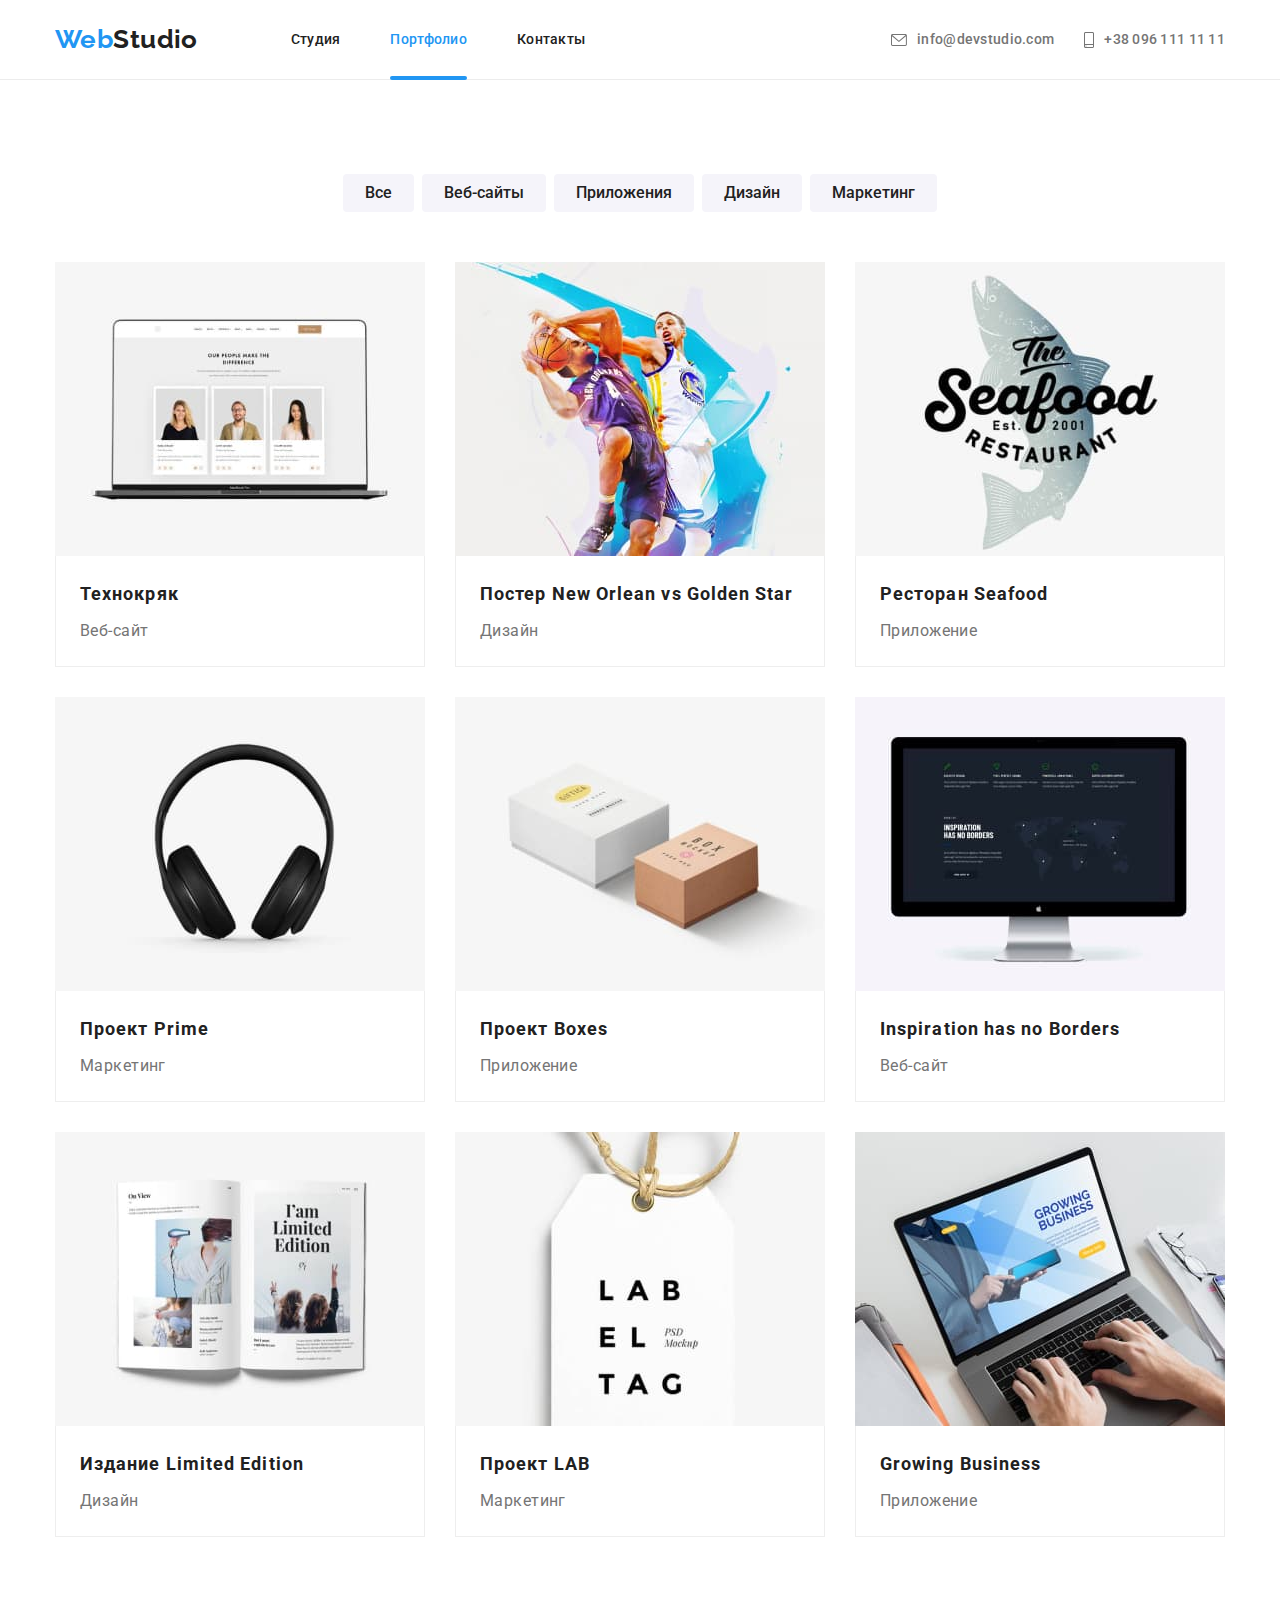
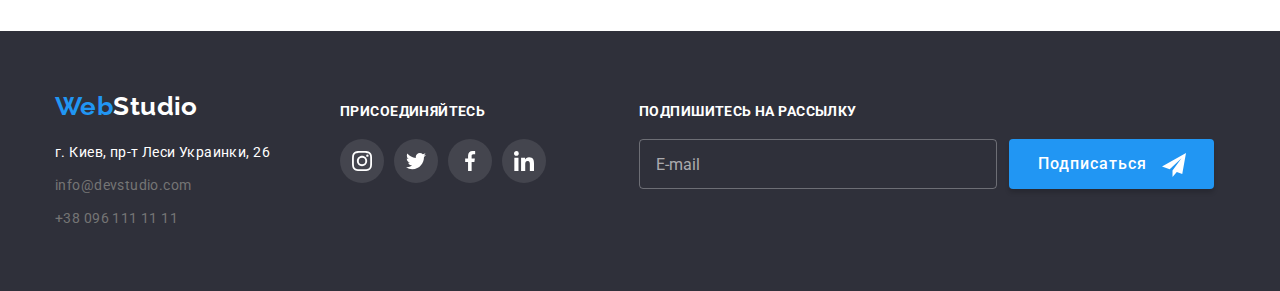
==== portfolio.html @ e6a1f150 "from hw07" ====
<!DOCTYPE html>
<html lang="en">
<head>
    <meta charset="UTF-8">
    <meta http-equiv="X-UA-Compatible" content="IE=edge">
    <meta name="viewport" content="width=device-width, initial-scale=1.0">
    <title>Web Studio - Портфолио</title>
    <link rel="stylesheet" href="https://cdnjs.cloudflare.com/ajax/libs/modern-normalize/1.0.0/modern-normalize.min.css" />
    <link rel="preconnect" href="https://fonts.gstatic.com">
    <link href="https://fonts.googleapis.com/css2?family=Raleway:wght@700&family=Roboto:wght@400;500;700;900&display=swap"
        rel="stylesheet">
    <link rel="stylesheet" href="./css/main.min.css">
</head>
<body>
    <header class="header">
        <div class="container header__container">
            <nav class="nav">
                <!--page-nav-->
                <a class="logo" href="./index.html"><span class="logo_highlight">Web</span>Studio</a>
                <ul class="list nav__list">
                    <li class="nav__item">
                        <a class="highlight-link nav__link" href="./index.html">Студия</a>
                    </li>
                    <li class="nav__item">
                        <a class="highlight-link nav__link nav__link_current" href="./portfolio.html">Портфолио</a>
                    </li>
                    <li class="nav__item">
                        <a class="highlight-link nav__link" href="">Контакты</a>
                    </li>
                </ul>
            </nav>
            <a class="highlight-link header__contact-link" href="mailto:info@devstudio.com">
                <svg class="header__contact-icon" width="16" height="12">
                    <use href="./images/icons.svg#icon-envelope"></use>
                </svg>
                <span>info@devstudio.com</span>
            </a>
            <a class="highlight-link header__contact-link" href="tel:+380961111111">
                <svg class="header__contact-icon" width="10" height="16">
                    <use href="./images/icons.svg#icon-smartphone"></use>
                </svg>
                <span>+38 096 111 11 11</span>
            </a>
        </div>
    </header>
    <main>
        <section class="section">
            <div class="container">
                <ul class="list filters">
                    <li class="filters__elem">
                        <button type="button" class="secondary-button">Все</button>
                    </li>
                    <li class="filters__elem">
                        <button type="button" class="secondary-button">Веб-сайты</button>
                    </li>
                    <li class="filters__elem">
                        <button type="button" class="secondary-button">Приложения</button>
                    </li>
                    <li class="filters__elem">
                        <button type="button" class="secondary-button">Дизайн</button>
                    </li>
                    <li class="filters__elem">
                        <button type="button" class="secondary-button">Маркетинг</button>
                    </li>
                </ul>
                <ul class="list gallery">
                    <li class="gallery__elem">
                        <a class="card" href="">
                            <div class="card__screen">
                                <img src="./images/img1.jpg" alt="Веб-сайт Технокряк" width=370>
                                <p class="card__overlay">
                                    Технокряк это современная площадка распространения коронавируса.
                                    Компании используют эту платформу для цифрового
                                    шпионажа и атак на защищённые сервера конкурентов.
                                </p>
                            </div>    
                            <div class="card__text">
                                <h3 class="card__title">Технокряк</h3>
                                <p class="card__description">Веб-сайт</p>
                            </div>
                        </a>
                    </li>
                    <li class="gallery__elem">
                        <a class="card" href="">
                            <div class="card__screen">
                                <img src="./images/img2.jpg" alt="Дизайн постера New Orlean vs Golden Star" width=370>
                                <p class="card__overlay">
                                   Технокряк это современная площадка распространения коронавируса.
                                   Компании используют эту платформу для цифрового
                                   шпионажа и атак на защищённые сервера конкурентов.
                                </p>
                            </div>
                            <div class="card__text">
                                <h3 class="card__title">Постер New Orlean vs Golden Star</h3>
                                <p class="card__description">Дизайн</p>
                            </div>
                        </a>
                    </li>
                    <li class="gallery__elem">
                        <a class="card" href="">
                            <div class="card__screen">
                                <img src="./images/img3.jpg" alt="Приложение Ресторан Seafood" width=370>
                                <p class="card__overlay">
                                   Технокряк это современная площадка распространения коронавируса.
                                   Компании используют эту платформу для цифрового
                                   шпионажа и атак на защищённые сервера конкурентов.
                                </p>
                            </div>
                            <div class="card__text">
                                <h3 class="card__title">Ресторан Seafood</h3>
                                <p class="card__description">Приложение</p>
                            </div>
                        </a>
                    </li>
                    <li class="gallery__elem">
                        <a class="card" href="">
                            <div class="card__screen">
                                <img src="./images/img4.jpg" alt="Маркетинг проекта Prime" width=370>
                                <p class="card__overlay">
                                   Технокряк это современная площадка распространения коронавируса.
                                   Компании используют эту платформу для цифрового
                                   шпионажа и атак на защищённые сервера конкурентов.
                                </p>
                            </div>
                            <div class="card__text">
                                <h3 class="card__title">Проект Prime</h3>
                                <p class="card__description">Маркетинг</p>
                            </div>
                        </a>
                    </li>
                    <li class="gallery__elem">
                        <a class="card" href="">
                            <div class="card__screen">
                                <img src="./images/img5.jpg" alt="Приложение Проект Boxes" width=370>
                                <p class="card__overlay">
                                   Технокряк это современная площадка распространения коронавируса.
                                   Компании используют эту платформу для цифрового
                                   шпионажа и атак на защищённые сервера конкурентов.
                                </p>
                            </div>
                            <div class="card__text">
                                <h3 class="card__title">Проект Boxes</h3>
                                <p class="card__description">Приложение</p>
                            </div>
                        </a>
                    </li>
                    <li class="gallery__elem">
                        <a class="card" href="">
                            <div class="card__screen">
                                <img src="./images/img6.jpg" alt="Веб-сайт Inspiration has no Borders" width=370>
                                <p class="card__overlay">
                                   Технокряк это современная площадка распространения коронавируса.
                                   Компании используют эту платформу для цифрового
                                   шпионажа и атак на защищённые сервера конкурентов.
                                </p>
                            </div>
                            <div class="card__text">
                                <h3 class="card__title">Inspiration has no Borders</h3>
                                <p class="card__description">Веб-сайт</p>
                            </div>
                        </a>
                    </li>
                    <li class="gallery__elem">
                        <a class="card" href="">
                            <div class="card__screen">
                                <img src="./images/img7.jpg" alt="Дизайн издания Limited Edition" width=370>
                                <p class="card__overlay">
                                   Технокряк это современная площадка распространения коронавируса.
                                   Компании используют эту платформу для цифрового
                                   шпионажа и атак на защищённые сервера конкурентов.
                                </p>
                            </div>
                            <div class="card__text">
                                <h3 class="card__title">Издание Limited Edition</h3>
                                <p class="card__description">Дизайн</p>
                            </div>
                        </a>
                    </li>
                    <li class="gallery__elem">
                        <a class="card" href="">
                            <div class="card__screen">
                                <img src="./images/img8.jpg" alt="Маркетинг проекта LAB" width=370>
                                <p class="card__overlay">
                                   Технокряк это современная площадка распространения коронавируса.
                                   Компании используют эту платформу для цифрового
                                   шпионажа и атак на защищённые сервера конкурентов.
                                </p>
                            </div>
                            <div class="card__text">
                                <h3 class="card__title">Проект LAB</h3>
                                <p class="card__description">Маркетинг</p>
                            </div>
                        </a>
                    </li>
                    <li class="gallery__elem">
                        <a class="card" href="">
                            <div class="card__screen">
                                <img src="./images/img9.jpg" alt="Приложение Growing Business" width=370>
                                <p class="card__overlay">
                                   Технокряк это современная площадка распространения коронавируса.
                                   Компании используют эту платформу для цифрового
                                   шпионажа и атак на защищённые сервера конкурентов.
                                </p>
                            </div>
                            <div class="card__text">
                                <h3 class="card__title">Growing Business</h3>
                                <p class="card__description">Приложение</p>
                            </div>
                        </a>
                    </li>
                </ul>
            </div>
        </section>
    </main>
    <footer class="footer">
        <div class="container footer__container">
            <div>
                <a class="logo footer__logo" href="./index.html">
                    <span class="logo_highlight">Web</span>Studio
                </a>
                <address class="footer__address">
                    <p class="footer__contact">г. Киев, пр-т Леси Украинки, 26</p>
                    <p class="footer__contact">
                        <a class="highlight-link footer__contact-link" href="mailto:info@devstudio.com">info@devstudio.com</a>
                    </p>
                    <p class="footer__contact">
                        <a class="highlight-link footer__contact-link" href="tel:+380961111111">+38 096 111 11 11</a>
                    </p>
                </address>
            </div>
            <div class="footer__social">
                <h2 class="footer__header">Присоединяйтесь</h2>
                <ul class="list social-links">
                    <li class="social-links__item">
                        <a href="" class="social-links__link social-links__link_dark">
                            <svg class="social-links__icon">
                                <use href="./images/icons.svg#icon-instagram"></use>
                            </svg>
                        </a>
                    </li>
                    <li class="social-links__item">
                        <a href="" class="social-links__link social-links__link_dark">
                            <svg class="social-links__icon">
                                <use href="./images/icons.svg#icon-twitter"></use>
                            </svg>
                        </a>
                    </li>
                    <li class="social-links__item">
                        <a href="" class="social-links__link social-links__link_dark">
                            <svg class="social-links__icon">
                                <use href="./images/icons.svg#icon-facebook"></use>
                            </svg>
                        </a>
                    </li>
                    <li class="social-links__item">
                        <a href="" class="social-links__link social-links__link_dark">
                            <svg class="social-links__icon">
                                <use href="./images/icons.svg#icon-linkedin"></use>
                            </svg>
                        </a>
                    </li>
                </ul>
            </div>
            <div class="footer__subscription">
                <h2 class="footer__header">Подпишитесь на рассылку</h2>
                <form action="#" name="subscribe" class="subscribe">
                    <input type="email" name="e-mail" placeholder="E-mail" required class="subscribe-input">
                    <button type="submit" class="button subscribe__button">Подписаться
                        <svg class="subscribe__icon">
                            <use href="./images/icons.svg#icon-send"></use>
                        </svg>
                    </button>
                </form>
            </div>
        </div>
    </footer>
</body>
</html>
---- css/main.min.css ----
h1,h2,h3,h4,h5,h6,p{margin-top:0;margin-bottom:0}img{display:block}.visually-hidden{position:absolute !important;clip:rect(1px 1px 1px 1px);clip:rect(1px, 1px, 1px, 1px);padding:0 !important;border:0 !important;height:1px !important;width:1px !important;overflow:hidden}body{font-family:"Roboto", sans-serif;font-size:14px;line-height:1.172;letter-spacing:0.03em;color:#212121;background:#e5e5e5}.container{width:1200px;margin-left:auto;margin-right:auto;padding-left:15px;padding-right:15px}.list{display:flex;list-style:none;padding-left:0;margin-top:0;margin-bottom:0}.list_spaced{justify-content:space-between}.header__container,.footer__container,.subscribe{display:flex}.header,.nav,.header__contact-link,.agreement,.agreement__label{display:flex;align-items:center}.section{background-color:#fff;padding-top:94px;padding-bottom:94px}.section_no-bottom{padding-bottom:0}.section_gray{background-color:#f5f4fa}.std-title{font-size:36px;line-height:1.167;text-align:center;margin:0 0 50px 0}.highlight-link{text-decoration:none;transition:color 250ms cubic-bezier(0.4, 0, 0.2, 1)}.highlight-link:hover,.highlight-link:focus{color:#2196f3}.button,.secondary-button{font-family:"Roboto", sans-serif;font-weight:500;font-size:16px;border:none;border-radius:4px}.button{display:block;margin-left:auto;margin-right:auto;line-height:1.875em;padding:10px 32px;box-shadow:0px 4px 4px rgba(0,0,0,0.15);letter-spacing:0.06em;transition-property:color,background-color;transition-duration:250ms;transition-timing-function:cubic-bezier(0.4, 0, 0.2, 1)}.secondary-button{line-height:1.625em;padding:6px 22px;transition-property:color,background-color,box-shadow;transition-duration:250ms;transition-timing-function:cubic-bezier(0.4, 0, 0.2, 1)}.button,.secondary-button:hover,.secondary-button:focus{color:#fff;background-color:#2196f3}.button:hover,.button:focus,.secondary-button{color:#212121;background-color:#f5f4fa}.secondary-button:hover,.secondary-button:focus{box-shadow:0px 3px 1px rgba(0,0,0,0.1),0px 1px 2px rgba(0,0,0,0.08),0px 2px 2px rgba(0,0,0,0.12)}.logo{display:block;font-family:"Raleway", sans-serif;font-weight:700;font-size:26px;text-decoration:none;color:#212121}.logo_highlight{color:#2196f3}.header{background-color:#fff;height:80px;border:1px #ececec;border-style:none none solid none}.nav__list{margin-left:93px}.nav__item:not(:first-child){margin-left:50px}.nav__link{font-weight:500;letter-spacing:0.02em;color:#212121}.nav__link_current{position:relative;color:#2196f3;display:block}.nav__link_current::after{position:absolute;bottom:-32px;display:block;content:"";background-color:#2196f3;width:100%;height:4px;border-radius:2px}.header__contact-icon{display:block;margin-right:10px;fill:currentColor}.header__contact-link{font-weight:500;letter-spacing:0.02em;color:#757575;margin-left:auto}.header__contact-link+.header__contact-link{margin-left:30px}.social-links{justify-content:center}.social-links__item:not(:first-child){margin-left:10px}.social-links__link{display:block;padding:12px;border-radius:50%;fill:#afb1b8;transition-property:background-color,fill;transition-duration:250ms;transition-timing-function:cubic-bezier(0.4, 0, 0.2, 1)}.social-links__link:hover,.social-links__link:focus{background-color:#2196f3;fill:#fff}.social-links__icon{display:block;width:20px;height:20px}.social-links__link_dark{background:rgba(255,255,255,0.1);fill:#fff}.hero{background-image:linear-gradient(rgba(47,48,58,0.4), rgba(47,48,58,0.4)),url("../images/background.jpg");background-position-x:center;background-repeat:no-repeat;background-size:cover;background-color:#c4c4c4;text-align:center;padding-top:200px;padding-bottom:200px;max-width:1600px;margin-left:auto;margin-right:auto}.hero__motto{font-size:44px;font-weight:900;color:#fff;line-height:1.36em;letter-spacing:0.06em;text-transform:uppercase;margin-left:auto;margin-right:auto;margin-bottom:30px;max-width:696px}.quality{width:270px}.quality__icon{display:flex;align-items:center;justify-content:center;height:120px;margin-bottom:30px;background-color:#f5f4fa;border-radius:4px;text-align:center}.quality__name{font-size:14px;font-weight:700;line-height:1.167;text-transform:uppercase;margin-bottom:10px}.quality__explanation{color:#757575;line-height:1.714em}.what-we-do{position:relative}.what-we-do__text{position:absolute;bottom:0;left:0;right:0;height:70px;display:flex;justify-content:center;align-items:center;font-size:14px;line-height:1.143;text-align:center;letter-spacing:0.03em;color:#fff;background-color:rgba(47,48,58,0.8);text-transform:uppercase}.team-member{background-color:#fff;padding-bottom:30px;box-shadow:0px 1px 3px rgba(0,0,0,0.12),0px 1px 1px rgba(0,0,0,0.14),0px 2px 1px rgba(0,0,0,0.2);border-radius:0px 0px 4px 4px;text-align:center}.team-member__name{font-size:16px;margin-top:30px}.team-member__job{font-size:16px;color:#757575;margin-top:10px;margin-bottom:16px}.client-link{display:flex;align-items:center;justify-content:center;width:170px;height:92px;border:1px solid #afb1b8;border-radius:4px;fill:#afb1b8;transition-property:border-color,fill;transition-duration:250ms;transition-timing-function:cubic-bezier(0.4, 0, 0.2, 1)}.client-link:hover,.client-link:focus{border-color:#2196f3;fill:#2196f3}.client-link__icon{width:106px;height:60px}.filters{justify-content:center;margin-bottom:20px}.filters__elem{display:block;margin:0}.filters__elem+.filters__elem{margin-left:8px}.gallery{flex-wrap:wrap}.gallery__elem{margin-top:30px}.gallery__elem:not(:nth-child(3n)){margin-right:30px}.card{display:block;color:unset;text-decoration:none;transition:box-shadow 250ms cubic-bezier(0.4, 0, 0.2, 1)}.card:hover,.card:focus{box-shadow:0px 1px 1px rgba(0,0,0,0.12),0px 4px 4px rgba(0,0,0,0.06),1px 4px 6px rgba(0,0,0,0.16)}.card__screen{position:relative;overflow:hidden}.card__overlay{position:absolute;top:0;left:0;right:0;height:100%;display:flex;align-items:center;padding-left:24px;padding-right:24px;font-size:18px;line-height:1.556;letter-spacing:0.03em;color:#fff;background-color:rgba(33,150,243,0.9);transform:translateY(100%);transition:transform 250ms cubic-bezier(0.4, 0, 0.2, 1)}.card:hover .card__overlay,.card:focus .card__overlay{transform:translateY(0)}.card__text{padding:20px 24px;border:1px solid #eeeeee;border-top:none}.card__title{font-size:18px;line-height:2em;letter-spacing:0.06em;margin-bottom:4px}.card__description{font-size:16px;line-height:1.875em;color:#757575}.footer{background-color:#2f303a;padding-top:60px;padding-bottom:60px}.footer__logo{color:#fff;margin-bottom:20px}.footer__address{font-style:normal}.footer__contact{color:#fff;margin-top:9px;line-height:1.714}.footer__contact-link{color:#757575}.footer__header{color:#fff;font-size:14px;font-weight:700;line-height:1.17;text-transform:uppercase;margin-top:12px;margin-bottom:20px}.footer__social{margin-left:70px}.footer__subscription{margin-left:93px}.subscribe-input{width:358px;height:50px;margin-right:12px;padding-left:16px;background:none;font-size:16px;line-height:1.25;color:#fff;border:1px solid rgba(255,255,255,0.3);border-radius:4px}.subscribe-input::placeholder{color:rgba(255,255,255,0.6)}.subscribe__icon{width:24px;height:24px;display:inline-block;vertical-align:middle;margin-left:10px;fill:#fff;transition:fill 250ms cubic-bezier(0.4, 0, 0.2, 1)}.subscribe__button:hover .subscribe__icon,.subscribe__button:focus .subscribe__icon{fill:#212121}.subscribe__button{padding-left:29px;padding-right:28px}.modal-overlay{position:fixed;top:0;bottom:0;left:0;right:0;background-color:rgba(0,0,0,0.2);opacity:1;transition:opacity 250ms cubic-bezier(0.4, 0, 0.2, 1)}.is-hidden{visibility:hidden;opacity:0;pointer-events:none}.modal-window{position:absolute;width:528px;height:581px;left:50%;top:50%;transform:translate(-50%, -50%);padding:40px 39px 40px 41px;background-color:#fff;box-shadow:0px 1px 3px rgba(0,0,0,0.12),0px 1px 1px rgba(0,0,0,0.14),0px 2px 1px rgba(0,0,0,0.2);border-radius:4px;transition:transform 250ms cubic-bezier(0.4, 0, 0.2, 1)}.is-hidden .modal-window{transform:translate(-50%, -50%) scale(0.5)}.close-button{position:absolute;right:8px;top:8px;width:30px;height:30px;padding:0;display:flex;align-items:center;justify-content:center;background:none;border:1px solid rgba(0,0,0,0.1);border-radius:50%;box-shadow:none;transition:fill 250ms cubic-bezier(0.4, 0, 0.2, 1)}.close-button:hover,.close-button:focus{fill:#2196f3}.modal-title{font-size:20px;line-height:1.15;text-align:center;letter-spacing:0.03em;color:#212121;margin-bottom:12px}.form-label{display:block;margin-bottom:10px;font-size:12px;line-height:1.167;letter-spacing:0.01em;color:#757575}.modal-text-box{position:relative;display:block;margin-top:4px}.modal-text-box__field{width:100%;height:40px;padding-left:42px;border:1px solid rgba(33,33,33,0.2);border-radius:4px;transition:border-color 250ms cubic-bezier(0.4, 0, 0.2, 1)}.modal-text-box__field:focus{outline:none;border-color:#2196f3}.modal-text-box__icon{position:absolute;top:50%;transform:translateY(-50%);left:12px;width:18px;height:18px;fill:#212121;transition:fill 250ms cubic-bezier(0.4, 0, 0.2, 1)}.modal-text-box:focus+.modal-text-box__icon{fill:#2196f3}.textarea-comment{width:100%;height:120px;margin-top:4px;padding:12px 16px;resize:none;border:1px solid rgba(33,33,33,0.2);border-radius:4px;transition:border-color 250ms cubic-bezier(0.4, 0, 0.2, 1)}.textarea-comment::placeholder{color:rgba(117,117,117,0.5)}.textarea-comment:focus{outline:none;border-color:#2196f3}.agreement{margin-top:20px;margin-bottom:30px;line-height:1.714;color:#757575;margin-left:13px}.agreement__link{color:#2196f3;text-decoration:underline;text-decoration-skip-ink:none}.custom-checkbox{display:inline-block;width:16px;height:15px;padding:2px 0.5px;margin-right:7px;fill:#fff;border:2px solid #212121;border-radius:2px}.checkbox:focus+.custom-checkbox,.checkbox:checked+.custom-checkbox{border-color:#2196f3}.checkbox:checked+.custom-checkbox{background-color:#2196f3}.modal-form__button{padding-left:56px;padding-right:56px}
/*# sourceMappingURL=main.min.css.map */
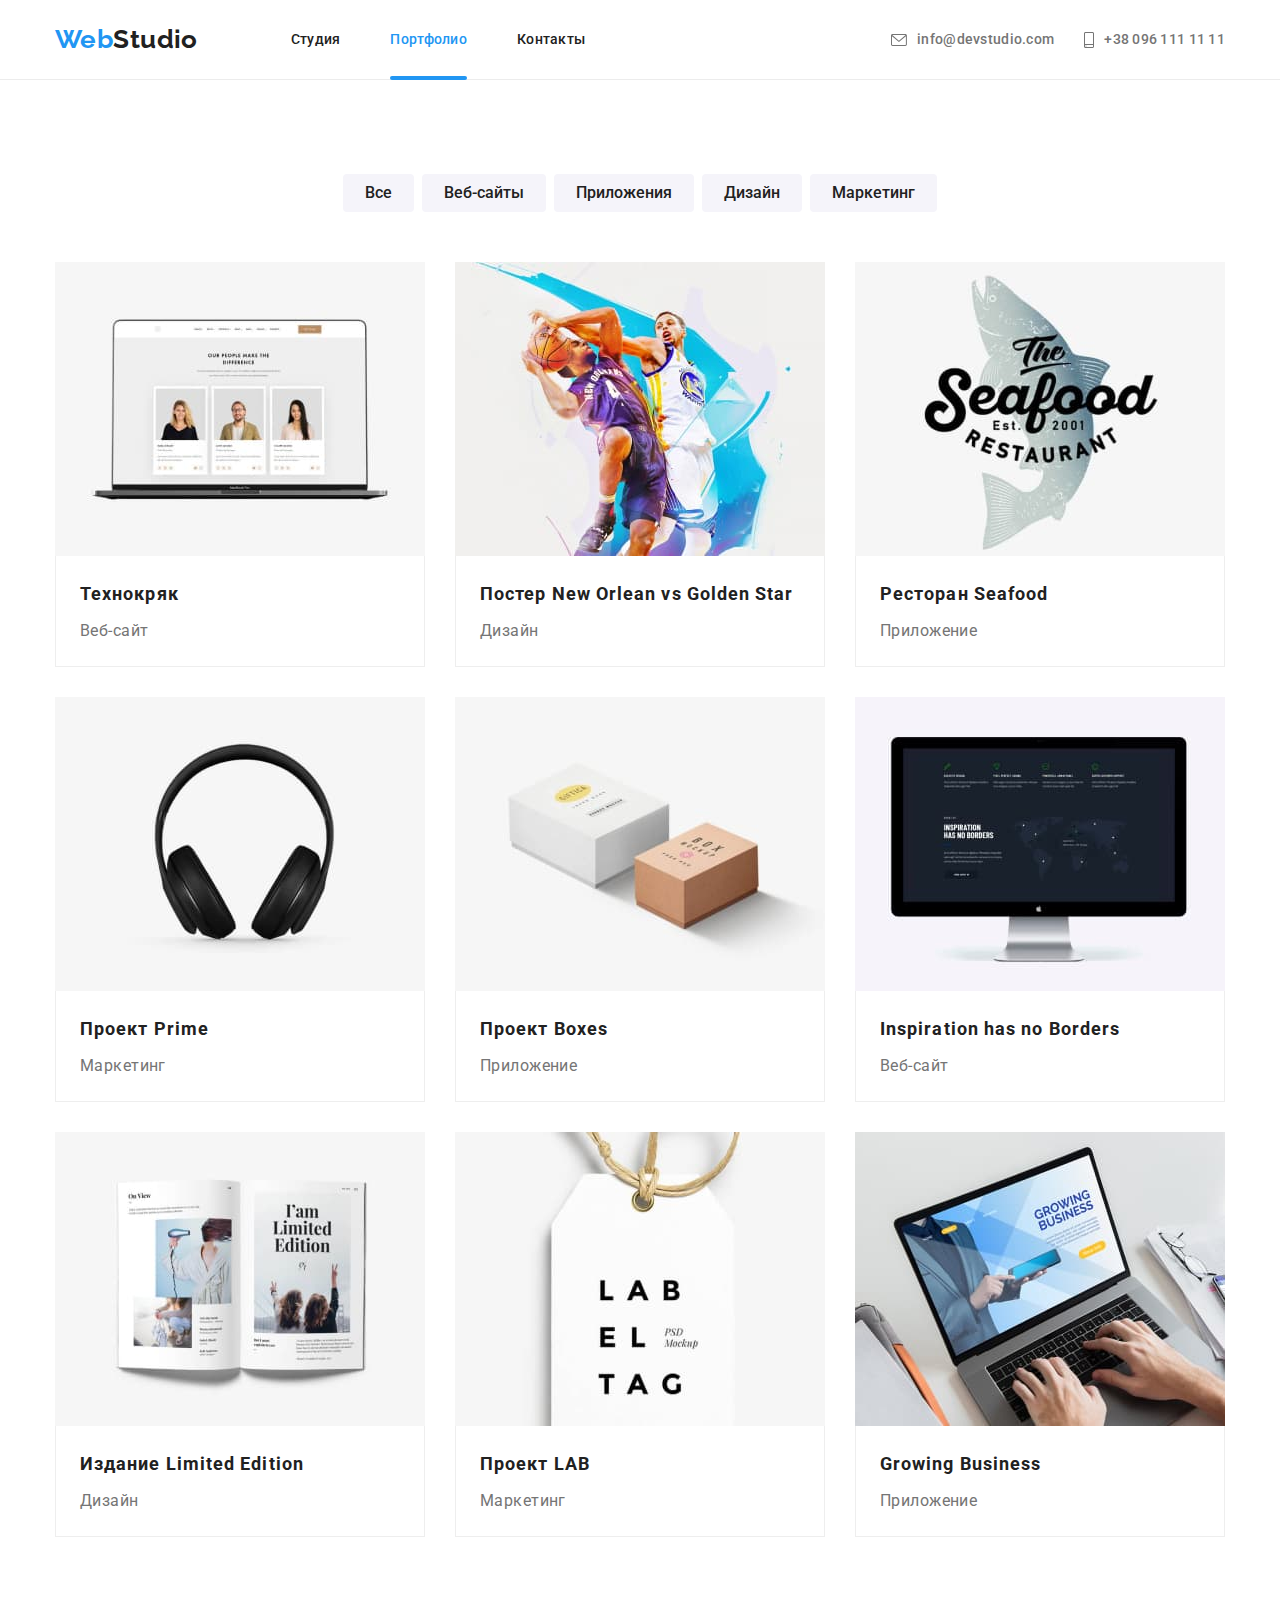
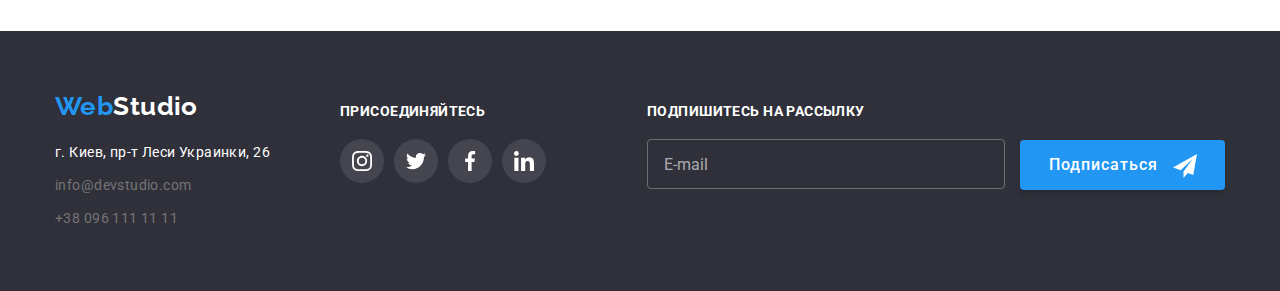
==== commit b5387bba: "except header and images" ====
--- a/portfolio.html
+++ b/portfolio.html
@@ -44,7 +44,7 @@
         </div>
     </header>
     <main>
-        <section class="section">
+        <section class="section section_full-bottom">
             <div class="container">
                 <ul class="list filters">
                     <li class="filters__elem">
@@ -63,11 +63,11 @@
                         <button type="button" class="secondary-button">Маркетинг</button>
                     </li>
                 </ul>
-                <ul class="list gallery">
-                    <li class="gallery__elem">
-                        <a class="card" href="">
-                            <div class="card__screen">
-                                <img src="./images/img1.jpg" alt="Веб-сайт Технокряк" width=370>
+                <ul class="list list_spaced"> <!--gallery-->
+                    <li class="gallery__elem">
+                        <a class="card" href="">
+                            <div class="card__screen">
+                                <img src="./images/img1.jpg" alt="Веб-сайт Технокряк"><!-- width=370 -->
                                 <p class="card__overlay">
                                     Технокряк это современная площадка распространения коронавируса.
                                     Компании используют эту платформу для цифрового
@@ -83,7 +83,7 @@
                     <li class="gallery__elem">
                         <a class="card" href="">
                             <div class="card__screen">
-                                <img src="./images/img2.jpg" alt="Дизайн постера New Orlean vs Golden Star" width=370>
+                                <img src="./images/img2.jpg" alt="Дизайн постера New Orlean vs Golden Star"><!-- width=370 -->
                                 <p class="card__overlay">
                                    Технокряк это современная площадка распространения коронавируса.
                                    Компании используют эту платформу для цифрового
@@ -99,7 +99,7 @@
                     <li class="gallery__elem">
                         <a class="card" href="">
                             <div class="card__screen">
-                                <img src="./images/img3.jpg" alt="Приложение Ресторан Seafood" width=370>
+                                <img src="./images/img3.jpg" alt="Приложение Ресторан Seafood"><!-- width=370 -->
                                 <p class="card__overlay">
                                    Технокряк это современная площадка распространения коронавируса.
                                    Компании используют эту платформу для цифрового
@@ -115,7 +115,7 @@
                     <li class="gallery__elem">
                         <a class="card" href="">
                             <div class="card__screen">
-                                <img src="./images/img4.jpg" alt="Маркетинг проекта Prime" width=370>
+                                <img src="./images/img4.jpg" alt="Маркетинг проекта Prime"><!-- width=370 -->
                                 <p class="card__overlay">
                                    Технокряк это современная площадка распространения коронавируса.
                                    Компании используют эту платформу для цифрового
@@ -131,7 +131,7 @@
                     <li class="gallery__elem">
                         <a class="card" href="">
                             <div class="card__screen">
-                                <img src="./images/img5.jpg" alt="Приложение Проект Boxes" width=370>
+                                <img src="./images/img5.jpg" alt="Приложение Проект Boxes"><!-- width=370 -->
                                 <p class="card__overlay">
                                    Технокряк это современная площадка распространения коронавируса.
                                    Компании используют эту платформу для цифрового
@@ -147,7 +147,7 @@
                     <li class="gallery__elem">
                         <a class="card" href="">
                             <div class="card__screen">
-                                <img src="./images/img6.jpg" alt="Веб-сайт Inspiration has no Borders" width=370>
+                                <img src="./images/img6.jpg" alt="Веб-сайт Inspiration has no Borders"><!-- width=370 -->
                                 <p class="card__overlay">
                                    Технокряк это современная площадка распространения коронавируса.
                                    Компании используют эту платформу для цифрового
@@ -163,7 +163,7 @@
                     <li class="gallery__elem">
                         <a class="card" href="">
                             <div class="card__screen">
-                                <img src="./images/img7.jpg" alt="Дизайн издания Limited Edition" width=370>
+                                <img src="./images/img7.jpg" alt="Дизайн издания Limited Edition"><!-- width=370 -->
                                 <p class="card__overlay">
                                    Технокряк это современная площадка распространения коронавируса.
                                    Компании используют эту платформу для цифрового
@@ -179,7 +179,7 @@
                     <li class="gallery__elem">
                         <a class="card" href="">
                             <div class="card__screen">
-                                <img src="./images/img8.jpg" alt="Маркетинг проекта LAB" width=370>
+                                <img src="./images/img8.jpg" alt="Маркетинг проекта LAB"><!-- width=370 -->
                                 <p class="card__overlay">
                                    Технокряк это современная площадка распространения коронавируса.
                                    Компании используют эту платформу для цифрового
@@ -195,7 +195,7 @@
                     <li class="gallery__elem">
                         <a class="card" href="">
                             <div class="card__screen">
-                                <img src="./images/img9.jpg" alt="Приложение Growing Business" width=370>
+                                <img src="./images/img9.jpg" alt="Приложение Growing Business"><!-- width=370 -->
                                 <p class="card__overlay">
                                    Технокряк это современная площадка распространения коронавируса.
                                    Компании используют эту платформу для цифрового
@@ -229,7 +229,7 @@
                 </address>
             </div>
             <div class="footer__social">
-                <h2 class="footer__header">Присоединяйтесь</h2>
+                <h2 class="footer__title">Присоединяйтесь</h2>
                 <ul class="list social-links">
                     <li class="social-links__item">
                         <a href="" class="social-links__link social-links__link_dark">
@@ -262,9 +262,9 @@
                 </ul>
             </div>
             <div class="footer__subscription">
-                <h2 class="footer__header">Подпишитесь на рассылку</h2>
+                <h2 class="footer__title">Подпишитесь на рассылку</h2>
                 <form action="#" name="subscribe" class="subscribe">
-                    <input type="email" name="e-mail" placeholder="E-mail" required class="subscribe-input">
+                    <input type="email" name="e-mail" placeholder="E-mail" required class="subscribe__input">
                     <button type="submit" class="button subscribe__button">Подписаться
                         <svg class="subscribe__icon">
                             <use href="./images/icons.svg#icon-send"></use>
--- a/css/main.min.css
+++ b/css/main.min.css
@@ -1,2 +1,2 @@
-h1,h2,h3,h4,h5,h6,p{margin-top:0;margin-bottom:0}img{display:block}.visually-hidden{position:absolute !important;clip:rect(1px 1px 1px 1px);clip:rect(1px, 1px, 1px, 1px);padding:0 !important;border:0 !important;height:1px !important;width:1px !important;overflow:hidden}body{font-family:"Roboto", sans-serif;font-size:14px;line-height:1.172;letter-spacing:0.03em;color:#212121;background:#e5e5e5}.container{width:1200px;margin-left:auto;margin-right:auto;padding-left:15px;padding-right:15px}.list{display:flex;list-style:none;padding-left:0;margin-top:0;margin-bottom:0}.list_spaced{justify-content:space-between}.header__container,.footer__container,.subscribe{display:flex}.header,.nav,.header__contact-link,.agreement,.agreement__label{display:flex;align-items:center}.section{background-color:#fff;padding-top:94px;padding-bottom:94px}.section_no-bottom{padding-bottom:0}.section_gray{background-color:#f5f4fa}.std-title{font-size:36px;line-height:1.167;text-align:center;margin:0 0 50px 0}.highlight-link{text-decoration:none;transition:color 250ms cubic-bezier(0.4, 0, 0.2, 1)}.highlight-link:hover,.highlight-link:focus{color:#2196f3}.button,.secondary-button{font-family:"Roboto", sans-serif;font-weight:500;font-size:16px;border:none;border-radius:4px}.button{display:block;margin-left:auto;margin-right:auto;line-height:1.875em;padding:10px 32px;box-shadow:0px 4px 4px rgba(0,0,0,0.15);letter-spacing:0.06em;transition-property:color,background-color;transition-duration:250ms;transition-timing-function:cubic-bezier(0.4, 0, 0.2, 1)}.secondary-button{line-height:1.625em;padding:6px 22px;transition-property:color,background-color,box-shadow;transition-duration:250ms;transition-timing-function:cubic-bezier(0.4, 0, 0.2, 1)}.button,.secondary-button:hover,.secondary-button:focus{color:#fff;background-color:#2196f3}.button:hover,.button:focus,.secondary-button{color:#212121;background-color:#f5f4fa}.secondary-button:hover,.secondary-button:focus{box-shadow:0px 3px 1px rgba(0,0,0,0.1),0px 1px 2px rgba(0,0,0,0.08),0px 2px 2px rgba(0,0,0,0.12)}.logo{display:block;font-family:"Raleway", sans-serif;font-weight:700;font-size:26px;text-decoration:none;color:#212121}.logo_highlight{color:#2196f3}.header{background-color:#fff;height:80px;border:1px #ececec;border-style:none none solid none}.nav__list{margin-left:93px}.nav__item:not(:first-child){margin-left:50px}.nav__link{font-weight:500;letter-spacing:0.02em;color:#212121}.nav__link_current{position:relative;color:#2196f3;display:block}.nav__link_current::after{position:absolute;bottom:-32px;display:block;content:"";background-color:#2196f3;width:100%;height:4px;border-radius:2px}.header__contact-icon{display:block;margin-right:10px;fill:currentColor}.header__contact-link{font-weight:500;letter-spacing:0.02em;color:#757575;margin-left:auto}.header__contact-link+.header__contact-link{margin-left:30px}.social-links{justify-content:center}.social-links__item:not(:first-child){margin-left:10px}.social-links__link{display:block;padding:12px;border-radius:50%;fill:#afb1b8;transition-property:background-color,fill;transition-duration:250ms;transition-timing-function:cubic-bezier(0.4, 0, 0.2, 1)}.social-links__link:hover,.social-links__link:focus{background-color:#2196f3;fill:#fff}.social-links__icon{display:block;width:20px;height:20px}.social-links__link_dark{background:rgba(255,255,255,0.1);fill:#fff}.hero{background-image:linear-gradient(rgba(47,48,58,0.4), rgba(47,48,58,0.4)),url("../images/background.jpg");background-position-x:center;background-repeat:no-repeat;background-size:cover;background-color:#c4c4c4;text-align:center;padding-top:200px;padding-bottom:200px;max-width:1600px;margin-left:auto;margin-right:auto}.hero__motto{font-size:44px;font-weight:900;color:#fff;line-height:1.36em;letter-spacing:0.06em;text-transform:uppercase;margin-left:auto;margin-right:auto;margin-bottom:30px;max-width:696px}.quality{width:270px}.quality__icon{display:flex;align-items:center;justify-content:center;height:120px;margin-bottom:30px;background-color:#f5f4fa;border-radius:4px;text-align:center}.quality__name{font-size:14px;font-weight:700;line-height:1.167;text-transform:uppercase;margin-bottom:10px}.quality__explanation{color:#757575;line-height:1.714em}.what-we-do{position:relative}.what-we-do__text{position:absolute;bottom:0;left:0;right:0;height:70px;display:flex;justify-content:center;align-items:center;font-size:14px;line-height:1.143;text-align:center;letter-spacing:0.03em;color:#fff;background-color:rgba(47,48,58,0.8);text-transform:uppercase}.team-member{background-color:#fff;padding-bottom:30px;box-shadow:0px 1px 3px rgba(0,0,0,0.12),0px 1px 1px rgba(0,0,0,0.14),0px 2px 1px rgba(0,0,0,0.2);border-radius:0px 0px 4px 4px;text-align:center}.team-member__name{font-size:16px;margin-top:30px}.team-member__job{font-size:16px;color:#757575;margin-top:10px;margin-bottom:16px}.client-link{display:flex;align-items:center;justify-content:center;width:170px;height:92px;border:1px solid #afb1b8;border-radius:4px;fill:#afb1b8;transition-property:border-color,fill;transition-duration:250ms;transition-timing-function:cubic-bezier(0.4, 0, 0.2, 1)}.client-link:hover,.client-link:focus{border-color:#2196f3;fill:#2196f3}.client-link__icon{width:106px;height:60px}.filters{justify-content:center;margin-bottom:20px}.filters__elem{display:block;margin:0}.filters__elem+.filters__elem{margin-left:8px}.gallery{flex-wrap:wrap}.gallery__elem{margin-top:30px}.gallery__elem:not(:nth-child(3n)){margin-right:30px}.card{display:block;color:unset;text-decoration:none;transition:box-shadow 250ms cubic-bezier(0.4, 0, 0.2, 1)}.card:hover,.card:focus{box-shadow:0px 1px 1px rgba(0,0,0,0.12),0px 4px 4px rgba(0,0,0,0.06),1px 4px 6px rgba(0,0,0,0.16)}.card__screen{position:relative;overflow:hidden}.card__overlay{position:absolute;top:0;left:0;right:0;height:100%;display:flex;align-items:center;padding-left:24px;padding-right:24px;font-size:18px;line-height:1.556;letter-spacing:0.03em;color:#fff;background-color:rgba(33,150,243,0.9);transform:translateY(100%);transition:transform 250ms cubic-bezier(0.4, 0, 0.2, 1)}.card:hover .card__overlay,.card:focus .card__overlay{transform:translateY(0)}.card__text{padding:20px 24px;border:1px solid #eeeeee;border-top:none}.card__title{font-size:18px;line-height:2em;letter-spacing:0.06em;margin-bottom:4px}.card__description{font-size:16px;line-height:1.875em;color:#757575}.footer{background-color:#2f303a;padding-top:60px;padding-bottom:60px}.footer__logo{color:#fff;margin-bottom:20px}.footer__address{font-style:normal}.footer__contact{color:#fff;margin-top:9px;line-height:1.714}.footer__contact-link{color:#757575}.footer__header{color:#fff;font-size:14px;font-weight:700;line-height:1.17;text-transform:uppercase;margin-top:12px;margin-bottom:20px}.footer__social{margin-left:70px}.footer__subscription{margin-left:93px}.subscribe-input{width:358px;height:50px;margin-right:12px;padding-left:16px;background:none;font-size:16px;line-height:1.25;color:#fff;border:1px solid rgba(255,255,255,0.3);border-radius:4px}.subscribe-input::placeholder{color:rgba(255,255,255,0.6)}.subscribe__icon{width:24px;height:24px;display:inline-block;vertical-align:middle;margin-left:10px;fill:#fff;transition:fill 250ms cubic-bezier(0.4, 0, 0.2, 1)}.subscribe__button:hover .subscribe__icon,.subscribe__button:focus .subscribe__icon{fill:#212121}.subscribe__button{padding-left:29px;padding-right:28px}.modal-overlay{position:fixed;top:0;bottom:0;left:0;right:0;background-color:rgba(0,0,0,0.2);opacity:1;transition:opacity 250ms cubic-bezier(0.4, 0, 0.2, 1)}.is-hidden{visibility:hidden;opacity:0;pointer-events:none}.modal-window{position:absolute;width:528px;height:581px;left:50%;top:50%;transform:translate(-50%, -50%);padding:40px 39px 40px 41px;background-color:#fff;box-shadow:0px 1px 3px rgba(0,0,0,0.12),0px 1px 1px rgba(0,0,0,0.14),0px 2px 1px rgba(0,0,0,0.2);border-radius:4px;transition:transform 250ms cubic-bezier(0.4, 0, 0.2, 1)}.is-hidden .modal-window{transform:translate(-50%, -50%) scale(0.5)}.close-button{position:absolute;right:8px;top:8px;width:30px;height:30px;padding:0;display:flex;align-items:center;justify-content:center;background:none;border:1px solid rgba(0,0,0,0.1);border-radius:50%;box-shadow:none;transition:fill 250ms cubic-bezier(0.4, 0, 0.2, 1)}.close-button:hover,.close-button:focus{fill:#2196f3}.modal-title{font-size:20px;line-height:1.15;text-align:center;letter-spacing:0.03em;color:#212121;margin-bottom:12px}.form-label{display:block;margin-bottom:10px;font-size:12px;line-height:1.167;letter-spacing:0.01em;color:#757575}.modal-text-box{position:relative;display:block;margin-top:4px}.modal-text-box__field{width:100%;height:40px;padding-left:42px;border:1px solid rgba(33,33,33,0.2);border-radius:4px;transition:border-color 250ms cubic-bezier(0.4, 0, 0.2, 1)}.modal-text-box__field:focus{outline:none;border-color:#2196f3}.modal-text-box__icon{position:absolute;top:50%;transform:translateY(-50%);left:12px;width:18px;height:18px;fill:#212121;transition:fill 250ms cubic-bezier(0.4, 0, 0.2, 1)}.modal-text-box:focus+.modal-text-box__icon{fill:#2196f3}.textarea-comment{width:100%;height:120px;margin-top:4px;padding:12px 16px;resize:none;border:1px solid rgba(33,33,33,0.2);border-radius:4px;transition:border-color 250ms cubic-bezier(0.4, 0, 0.2, 1)}.textarea-comment::placeholder{color:rgba(117,117,117,0.5)}.textarea-comment:focus{outline:none;border-color:#2196f3}.agreement{margin-top:20px;margin-bottom:30px;line-height:1.714;color:#757575;margin-left:13px}.agreement__link{color:#2196f3;text-decoration:underline;text-decoration-skip-ink:none}.custom-checkbox{display:inline-block;width:16px;height:15px;padding:2px 0.5px;margin-right:7px;fill:#fff;border:2px solid #212121;border-radius:2px}.checkbox:focus+.custom-checkbox,.checkbox:checked+.custom-checkbox{border-color:#2196f3}.checkbox:checked+.custom-checkbox{background-color:#2196f3}.modal-form__button{padding-left:56px;padding-right:56px}
+h1,h2,h3,h4,h5,h6,p{margin-top:0;margin-bottom:0}.visually-hidden{position:absolute !important;clip:rect(1px 1px 1px 1px);clip:rect(1px, 1px, 1px, 1px);padding:0 !important;border:0 !important;height:1px !important;width:1px !important;overflow:hidden}body{font-family:"Roboto", sans-serif;font-size:14px;line-height:1.172;letter-spacing:0.03em;color:#212121;background:#e5e5e5}img{display:block;width:100%;height:auto}.container,.section,.hero{min-width:320px;width:100%}.container{margin-left:auto;margin-right:auto;padding-left:15px;padding-right:15px}@media (min-width: 480px){.container{width:480px}}@media (min-width: 768px){.container{width:768px}}@media (min-width: 1200px){.container{width:1200px}}@media (max-width: 1199px){.hide-on-mob{display:none}}.footer__container,.header__container,.nav,.header__contact-link,.agreement,.agreement__label,.list{display:flex}@media (max-width: 767px){.footer__container{flex-direction:column;align-items:center}}.header__container,.nav,.header__contact-link,.agreement,.agreement__label{align-items:center}.list{list-style:none;padding-left:0;margin-top:0;margin-bottom:0}.list_spaced{justify-content:space-between;flex-wrap:wrap}.section{background-color:#fff;padding-top:60px;padding-bottom:30px}@media (max-width: 1199px){.section_full-bottom{padding-bottom:60px}}@media (min-width: 1200px){.section{padding-top:94px;padding-bottom:94px}.section_no-bottom{padding-bottom:0}}.section_gray{background-color:#f5f4fa}.std-title{font-size:36px;line-height:1.167;text-align:center;margin:0 0 50px 0}.highlight-link{text-decoration:none;transition:color 250ms cubic-bezier(0.4, 0, 0.2, 1)}.highlight-link:hover,.highlight-link:focus{color:#2196f3}.button,.secondary-button{font-family:"Roboto", sans-serif;font-weight:500;font-size:16px;border:none;border-radius:4px}.button{display:block;margin-left:auto;margin-right:auto;line-height:1.875em;padding:10px 32px;box-shadow:0px 4px 4px rgba(0,0,0,0.15);letter-spacing:0.06em;transition-property:color,background-color;transition-duration:250ms;transition-timing-function:cubic-bezier(0.4, 0, 0.2, 1)}.secondary-button{line-height:1.625em;padding:6px 22px;transition-property:color,background-color,box-shadow;transition-duration:250ms;transition-timing-function:cubic-bezier(0.4, 0, 0.2, 1)}.button,.secondary-button:hover,.secondary-button:focus{color:#fff;background-color:#2196f3}.button:hover,.button:focus,.secondary-button{color:#212121;background-color:#f5f4fa}.secondary-button:hover,.secondary-button:focus{box-shadow:0px 3px 1px rgba(0,0,0,0.1),0px 1px 2px rgba(0,0,0,0.08),0px 2px 2px rgba(0,0,0,0.12)}.logo{display:block;font-family:"Raleway", sans-serif;font-weight:700;font-size:26px;text-decoration:none;color:#212121}.logo_highlight{color:#2196f3}.header{background-color:#fff;height:80px;border:1px #ececec;border-style:none none solid none}.header__container{height:100%}.nav__list{margin-left:93px}.nav__item:not(:first-child){margin-left:50px}.nav__link{font-weight:500;letter-spacing:0.02em;color:#212121}.nav__link_current{position:relative;color:#2196f3;display:block}.nav__link_current::after{position:absolute;bottom:-32px;display:block;content:"";background-color:#2196f3;width:100%;height:4px;border-radius:2px}.header__contact-icon{display:block;margin-right:10px;fill:currentColor}.header__contact-link{font-weight:500;letter-spacing:0.02em;color:#757575;margin-left:auto}@media (min-width: 1200px){.header__contact-link+.header__contact-link{margin-left:30px}}.social-links{justify-content:center}.social-links__item:not(:first-child){margin-left:10px}.social-links__link{display:block;padding:12px;border-radius:50%;fill:#afb1b8;transition-property:background-color,fill;transition-duration:250ms;transition-timing-function:cubic-bezier(0.4, 0, 0.2, 1)}.social-links__link:hover,.social-links__link:focus{background-color:#2196f3;fill:#fff}.social-links__icon{display:block;width:20px;height:20px}.social-links__link_dark{background:rgba(255,255,255,0.1);fill:#fff}.hero{background-image:linear-gradient(rgba(47,48,58,0.4), rgba(47,48,58,0.4)),url("../images/background.jpg");background-position-x:center;background-repeat:no-repeat;background-size:cover;background-color:#c4c4c4;text-align:center;padding-top:200px;padding-bottom:200px;max-width:1600px;margin-left:auto;margin-right:auto}.hero__motto{font-size:44px;font-weight:900;color:#fff;line-height:1.36em;letter-spacing:0.06em;text-transform:uppercase;margin-left:auto;margin-right:auto;margin-bottom:30px;max-width:696px}.quality{width:calc((100% - 0px) / 1)}@media (max-width: 1199px){.quality{margin-bottom:30px}}@media (min-width: 768px){.quality{width:calc((100% - 30px) / 2)}}@media (min-width: 1200px){.quality{width:calc((100% - 90px) / 4)}}.quality__icon{display:flex;align-items:center;justify-content:center;height:120px;margin-bottom:30px;background-color:#f5f4fa;border-radius:4px;text-align:center}.quality__name{font-size:14px;font-weight:700;line-height:1.167;text-transform:uppercase;margin-bottom:10px}@media (max-width: 767px){.quality__name{text-align:center}}.quality__explanation{color:#757575;line-height:1.714em}.what-we-do{position:relative}.what-we-do__text{position:absolute;bottom:0;left:0;right:0;height:70px;display:flex;justify-content:center;align-items:center;font-size:14px;line-height:1.143;text-align:center;letter-spacing:0.03em;color:#fff;background-color:rgba(47,48,58,0.8);text-transform:uppercase}.team-member{width:calc((100% - 0px) / 1);background-color:#fff;padding-bottom:30px;box-shadow:0px 1px 3px rgba(0,0,0,0.12),0px 1px 1px rgba(0,0,0,0.14),0px 2px 1px rgba(0,0,0,0.2);border-radius:0px 0px 4px 4px;text-align:center}@media (max-width: 1199px){.team-member{margin-bottom:30px}}@media (min-width: 768px){.team-member{width:calc((100% - 30px) / 2)}}@media (min-width: 1200px){.team-member{width:calc((100% - 90px) / 4)}}.team-member__name{font-size:16px;margin-top:30px}.team-member__job{font-size:16px;color:#757575;margin-top:10px;margin-bottom:16px}.client{width:calc((100% - 30px) / 2)}@media (max-width: 1199px){.client{margin-bottom:30px}}@media (min-width: 768px){.client{width:calc((100% - 60px) / 3)}}@media (min-width: 1200px){.client{width:calc((100% - 150px) / 6)}}.client__link{display:flex;align-items:center;justify-content:center;width:100%;height:92px;border:1px solid #afb1b8;border-radius:4px;fill:#afb1b8;transition-property:border-color,fill;transition-duration:250ms;transition-timing-function:cubic-bezier(0.4, 0, 0.2, 1)}.client__link:hover,.client__link:focus{border-color:#2196f3;fill:#2196f3}.client__icon{width:106px;height:60px}.filters{flex-wrap:wrap}@media (min-width: 768px){.filters{justify-content:center}}@media (max-width: 767px){.filters{margin-bottom:-5px}}@media (min-width: 1200px){.filters{margin-bottom:20px}}.filters__elem{display:block;margin:0}.filters__elem:not(:last-child){margin-right:8px}@media (max-width: 767px){.filters__elem{margin-bottom:15px}}.gallery__elem{margin-top:30px;width:calc((100% - 0px) / 1)}@media (min-width: 768px){.gallery__elem{width:calc((100% - 30px) / 2)}}@media (min-width: 1200px){.gallery__elem{width:calc((100% - 60px) / 3)}}.card{display:flex;flex-direction:column;height:100%;color:unset;text-decoration:none;transition:box-shadow 250ms cubic-bezier(0.4, 0, 0.2, 1)}.card:hover,.card:focus{box-shadow:0px 1px 1px rgba(0,0,0,0.12),0px 4px 4px rgba(0,0,0,0.06),1px 4px 6px rgba(0,0,0,0.16)}.card__screen{position:relative;overflow:hidden}.card__overlay{position:absolute;top:0;left:0;right:0;height:100%;display:flex;align-items:center;padding-left:24px;padding-right:24px;font-size:18px;line-height:1.556;letter-spacing:0.03em;color:#fff;background-color:rgba(33,150,243,0.9);transform:translateY(100%);transition:transform 250ms cubic-bezier(0.4, 0, 0.2, 1)}.card:hover .card__overlay,.card:focus .card__overlay{transform:translateY(0)}.card__text{flex-grow:1;padding:20px 24px;border:1px solid #eeeeee;border-top:none}.card__title{font-size:18px;line-height:2em;letter-spacing:0.06em;margin-bottom:4px}.card__description{font-size:16px;line-height:1.875em;color:#757575}.footer{background-color:#2f303a;padding-top:60px;padding-bottom:60px}.footer__container{justify-content:center;flex-wrap:wrap}@media (max-width: 1199px){.footer__container{text-align:center}}.footer__logo{color:#fff;margin-bottom:20px}.footer__address{font-style:normal}.footer__contact{color:#fff;margin-top:9px;line-height:1.714}.footer__contact-link{color:#757575}.footer__title{color:#fff;font-size:14px;font-weight:700;line-height:1.17;text-transform:uppercase;margin-top:12px;margin-bottom:20px}@media (max-width: 767px){.footer__social{margin-top:60px}}@media (min-width: 768px){.footer__social{margin-left:auto}}@media (min-width: 1200px){.footer__social{margin-left:70px}}@media (max-width: 1199px){.footer__subscription{margin-top:60px;width:100%}}@media (min-width: 1200px){.footer__subscription{margin-left:auto}}.subscribe__input{width:100%;height:50px;padding-left:16px;background:none;font-size:16px;line-height:1.25;color:#fff;border:1px solid rgba(255,255,255,0.3);border-radius:4px}@media (min-width: 768px){.subscribe__input{width:450px}}@media (min-width: 1200px){.subscribe__input{width:358px;margin-right:12px}}.subscribe__input::placeholder{color:rgba(255,255,255,0.6)}.subscribe__icon{width:24px;height:24px;display:inline-block;vertical-align:middle;margin-left:10px;fill:#fff;transition:fill 250ms cubic-bezier(0.4, 0, 0.2, 1)}.subscribe__button:hover .subscribe__icon,.subscribe__button:focus .subscribe__icon{fill:#212121}.subscribe__button{padding-left:29px;padding-right:28px}@media (max-width: 1199px){.subscribe__button{margin-top:20px}}@media (min-width: 1200px){.subscribe__button{display:inline-block}}.modal-overlay{position:fixed;top:0;bottom:0;left:0;right:0;background-color:rgba(0,0,0,0.2);opacity:1;transition:opacity 250ms cubic-bezier(0.4, 0, 0.2, 1)}.is-hidden{visibility:hidden;opacity:0;pointer-events:none}.modal-window{position:absolute;width:528px;height:581px;left:50%;top:50%;transform:translate(-50%, -50%);padding:40px 39px 40px 41px;background-color:#fff;box-shadow:0px 1px 3px rgba(0,0,0,0.12),0px 1px 1px rgba(0,0,0,0.14),0px 2px 1px rgba(0,0,0,0.2);border-radius:4px;transition:transform 250ms cubic-bezier(0.4, 0, 0.2, 1)}.is-hidden .modal-window{transform:translate(-50%, -50%) scale(0.5)}.close-button{position:absolute;right:8px;top:8px;width:30px;height:30px;padding:0;display:flex;align-items:center;justify-content:center;background:none;border:1px solid rgba(0,0,0,0.1);border-radius:50%;box-shadow:none;transition:fill 250ms cubic-bezier(0.4, 0, 0.2, 1)}.close-button:hover,.close-button:focus{fill:#2196f3}.modal-title{font-size:20px;line-height:1.15;text-align:center;letter-spacing:0.03em;color:#212121;margin-bottom:12px}.form-label{display:block;margin-bottom:10px;font-size:12px;line-height:1.167;letter-spacing:0.01em;color:#757575}.modal-text-box{position:relative;display:block;margin-top:4px}.modal-text-box__field{width:100%;height:40px;padding-left:42px;border:1px solid rgba(33,33,33,0.2);border-radius:4px;transition:border-color 250ms cubic-bezier(0.4, 0, 0.2, 1)}.modal-text-box__field:focus{outline:none;border-color:#2196f3}.modal-text-box__icon{position:absolute;top:50%;transform:translateY(-50%);left:12px;width:18px;height:18px;fill:#212121;transition:fill 250ms cubic-bezier(0.4, 0, 0.2, 1)}.modal-text-box:focus+.modal-text-box__icon{fill:#2196f3}.textarea-comment{width:100%;height:120px;margin-top:4px;padding:12px 16px;resize:none;border:1px solid rgba(33,33,33,0.2);border-radius:4px;transition:border-color 250ms cubic-bezier(0.4, 0, 0.2, 1)}.textarea-comment::placeholder{color:rgba(117,117,117,0.5)}.textarea-comment:focus{outline:none;border-color:#2196f3}.agreement{margin-top:20px;margin-bottom:30px;line-height:1.714;color:#757575;margin-left:13px}.agreement__link{color:#2196f3;text-decoration:underline;text-decoration-skip-ink:none}.custom-checkbox{display:inline-block;width:16px;height:15px;padding:2px 0.5px;margin-right:7px;fill:#fff;border:2px solid #212121;border-radius:2px}.checkbox:focus+.custom-checkbox,.checkbox:checked+.custom-checkbox{border-color:#2196f3}.checkbox:checked+.custom-checkbox{background-color:#2196f3}.modal-form__button{padding-left:56px;padding-right:56px}
 /*# sourceMappingURL=main.min.css.map */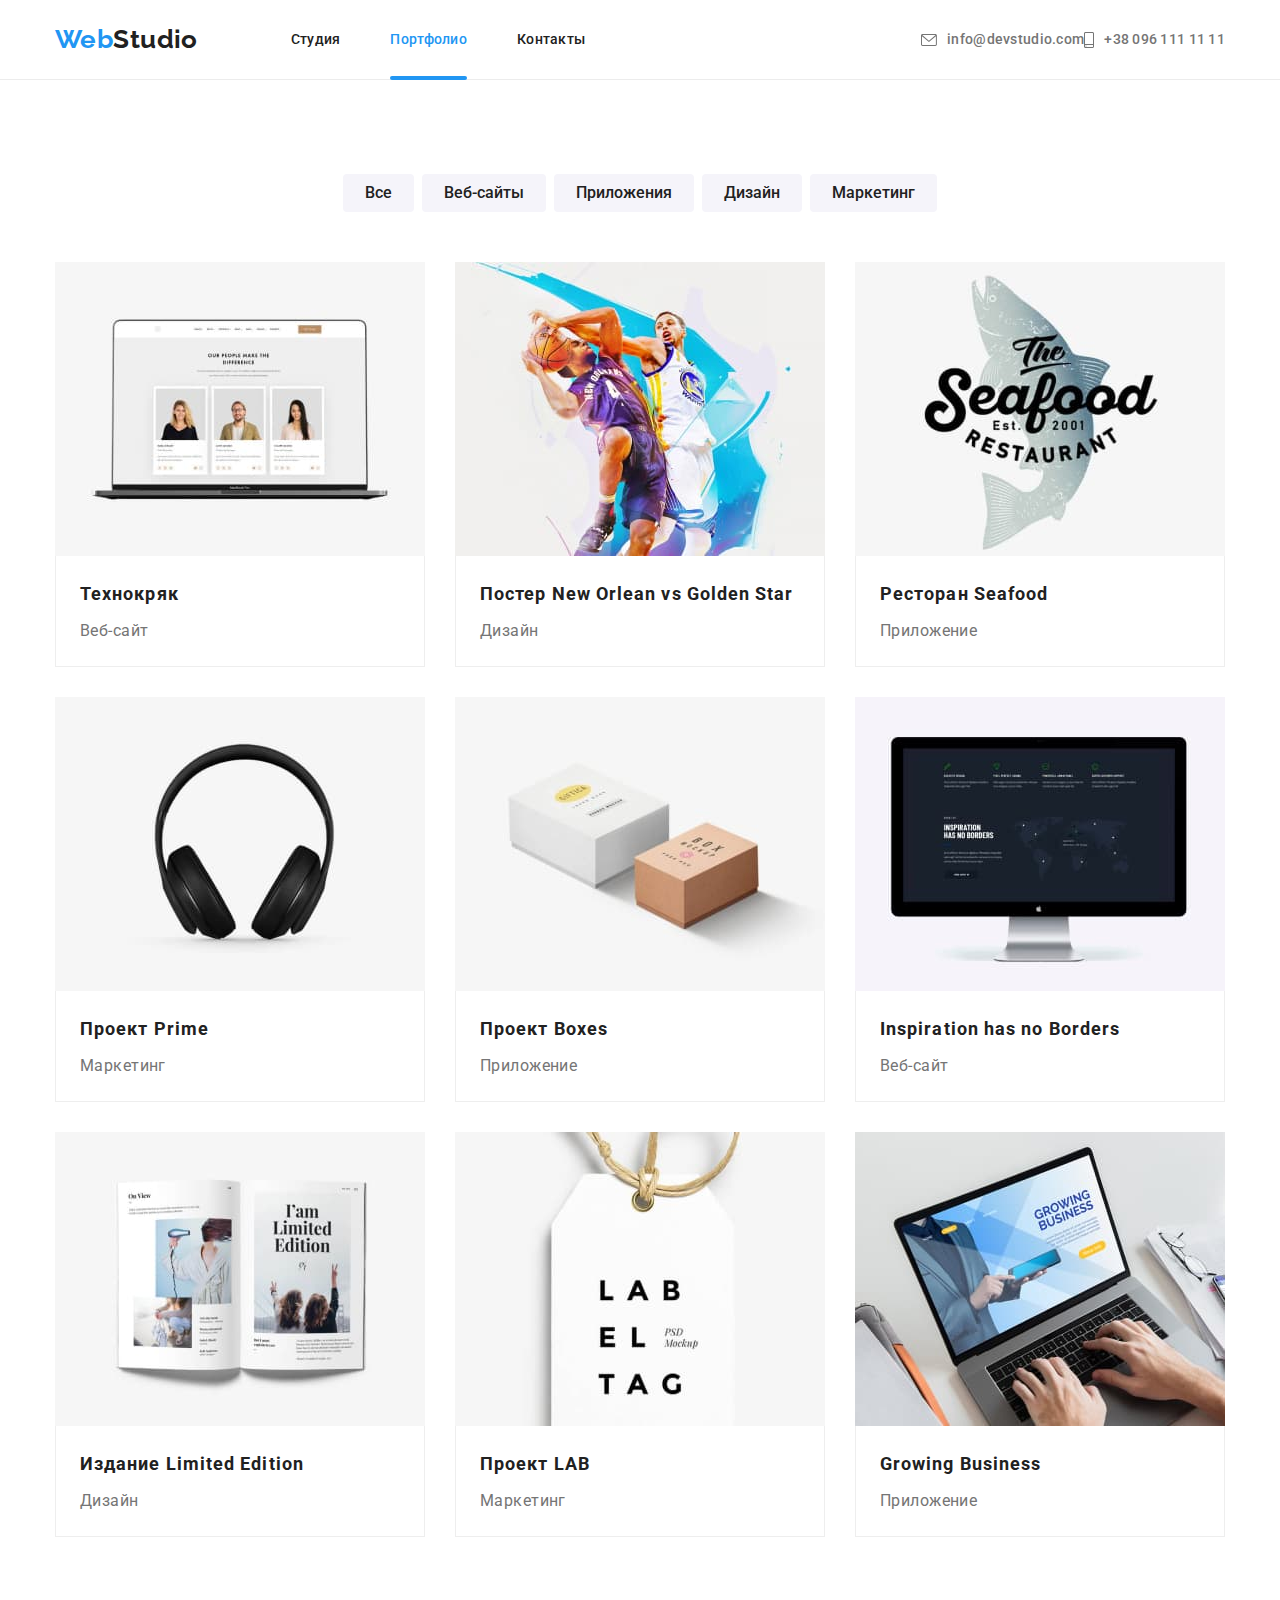
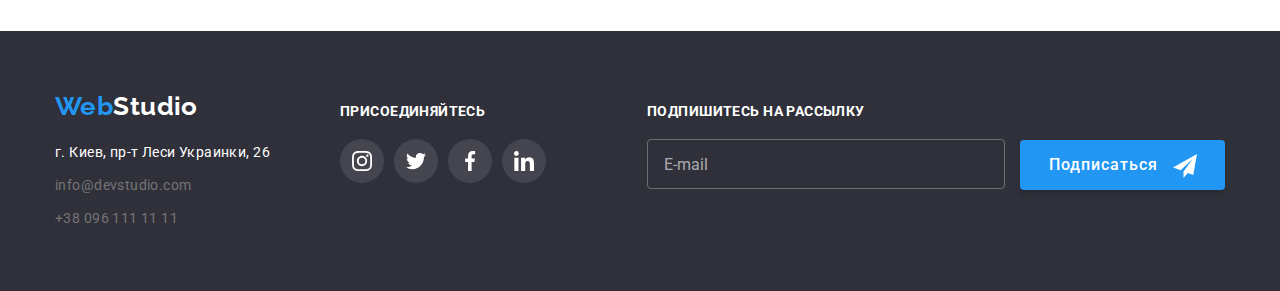
==== commit fdff45bc: "header menu in dev" ====
--- a/portfolio.html
+++ b/portfolio.html
@@ -29,14 +29,14 @@
                     </li>
                 </ul>
             </nav>
-            <a class="highlight-link header__contact-link" href="mailto:info@devstudio.com">
-                <svg class="header__contact-icon" width="16" height="12">
+            <a class="highlight-link header-contact__link" href="mailto:info@devstudio.com">
+                <svg class="header-contact__icon" width="16" height="12">
                     <use href="./images/icons.svg#icon-envelope"></use>
                 </svg>
                 <span>info@devstudio.com</span>
             </a>
-            <a class="highlight-link header__contact-link" href="tel:+380961111111">
-                <svg class="header__contact-icon" width="10" height="16">
+            <a class="highlight-link header-contact__link" href="tel:+380961111111">
+                <svg class="header-contact__icon" width="10" height="16">
                     <use href="./images/icons.svg#icon-smartphone"></use>
                 </svg>
                 <span>+38 096 111 11 11</span>
@@ -221,10 +221,10 @@
                 <address class="footer__address">
                     <p class="footer__contact">г. Киев, пр-т Леси Украинки, 26</p>
                     <p class="footer__contact">
-                        <a class="highlight-link footer__contact-link" href="mailto:info@devstudio.com">info@devstudio.com</a>
+                        <a class="highlight-link footer-contact__link" href="mailto:info@devstudio.com">info@devstudio.com</a>
                     </p>
                     <p class="footer__contact">
-                        <a class="highlight-link footer__contact-link" href="tel:+380961111111">+38 096 111 11 11</a>
+                        <a class="highlight-link footer-contact__link" href="tel:+380961111111">+38 096 111 11 11</a>
                     </p>
                 </address>
             </div>
--- a/css/main.min.css
+++ b/css/main.min.css
@@ -1,2 +1,2 @@
-h1,h2,h3,h4,h5,h6,p{margin-top:0;margin-bottom:0}.visually-hidden{position:absolute !important;clip:rect(1px 1px 1px 1px);clip:rect(1px, 1px, 1px, 1px);padding:0 !important;border:0 !important;height:1px !important;width:1px !important;overflow:hidden}body{font-family:"Roboto", sans-serif;font-size:14px;line-height:1.172;letter-spacing:0.03em;color:#212121;background:#e5e5e5}img{display:block;width:100%;height:auto}.container,.section,.hero{min-width:320px;width:100%}.container{margin-left:auto;margin-right:auto;padding-left:15px;padding-right:15px}@media (min-width: 480px){.container{width:480px}}@media (min-width: 768px){.container{width:768px}}@media (min-width: 1200px){.container{width:1200px}}@media (max-width: 1199px){.hide-on-mob{display:none}}.footer__container,.header__container,.nav,.header__contact-link,.agreement,.agreement__label,.list{display:flex}@media (max-width: 767px){.footer__container{flex-direction:column;align-items:center}}.header__container,.nav,.header__contact-link,.agreement,.agreement__label{align-items:center}.list{list-style:none;padding-left:0;margin-top:0;margin-bottom:0}.list_spaced{justify-content:space-between;flex-wrap:wrap}.section{background-color:#fff;padding-top:60px;padding-bottom:30px}@media (max-width: 1199px){.section_full-bottom{padding-bottom:60px}}@media (min-width: 1200px){.section{padding-top:94px;padding-bottom:94px}.section_no-bottom{padding-bottom:0}}.section_gray{background-color:#f5f4fa}.std-title{font-size:36px;line-height:1.167;text-align:center;margin:0 0 50px 0}.highlight-link{text-decoration:none;transition:color 250ms cubic-bezier(0.4, 0, 0.2, 1)}.highlight-link:hover,.highlight-link:focus{color:#2196f3}.button,.secondary-button{font-family:"Roboto", sans-serif;font-weight:500;font-size:16px;border:none;border-radius:4px}.button{display:block;margin-left:auto;margin-right:auto;line-height:1.875em;padding:10px 32px;box-shadow:0px 4px 4px rgba(0,0,0,0.15);letter-spacing:0.06em;transition-property:color,background-color;transition-duration:250ms;transition-timing-function:cubic-bezier(0.4, 0, 0.2, 1)}.secondary-button{line-height:1.625em;padding:6px 22px;transition-property:color,background-color,box-shadow;transition-duration:250ms;transition-timing-function:cubic-bezier(0.4, 0, 0.2, 1)}.button,.secondary-button:hover,.secondary-button:focus{color:#fff;background-color:#2196f3}.button:hover,.button:focus,.secondary-button{color:#212121;background-color:#f5f4fa}.secondary-button:hover,.secondary-button:focus{box-shadow:0px 3px 1px rgba(0,0,0,0.1),0px 1px 2px rgba(0,0,0,0.08),0px 2px 2px rgba(0,0,0,0.12)}.logo{display:block;font-family:"Raleway", sans-serif;font-weight:700;font-size:26px;text-decoration:none;color:#212121}.logo_highlight{color:#2196f3}.header{background-color:#fff;height:80px;border:1px #ececec;border-style:none none solid none}.header__container{height:100%}.nav__list{margin-left:93px}.nav__item:not(:first-child){margin-left:50px}.nav__link{font-weight:500;letter-spacing:0.02em;color:#212121}.nav__link_current{position:relative;color:#2196f3;display:block}.nav__link_current::after{position:absolute;bottom:-32px;display:block;content:"";background-color:#2196f3;width:100%;height:4px;border-radius:2px}.header__contact-icon{display:block;margin-right:10px;fill:currentColor}.header__contact-link{font-weight:500;letter-spacing:0.02em;color:#757575;margin-left:auto}@media (min-width: 1200px){.header__contact-link+.header__contact-link{margin-left:30px}}.social-links{justify-content:center}.social-links__item:not(:first-child){margin-left:10px}.social-links__link{display:block;padding:12px;border-radius:50%;fill:#afb1b8;transition-property:background-color,fill;transition-duration:250ms;transition-timing-function:cubic-bezier(0.4, 0, 0.2, 1)}.social-links__link:hover,.social-links__link:focus{background-color:#2196f3;fill:#fff}.social-links__icon{display:block;width:20px;height:20px}.social-links__link_dark{background:rgba(255,255,255,0.1);fill:#fff}.hero{background-image:linear-gradient(rgba(47,48,58,0.4), rgba(47,48,58,0.4)),url("../images/background.jpg");background-position-x:center;background-repeat:no-repeat;background-size:cover;background-color:#c4c4c4;text-align:center;padding-top:200px;padding-bottom:200px;max-width:1600px;margin-left:auto;margin-right:auto}.hero__motto{font-size:44px;font-weight:900;color:#fff;line-height:1.36em;letter-spacing:0.06em;text-transform:uppercase;margin-left:auto;margin-right:auto;margin-bottom:30px;max-width:696px}.quality{width:calc((100% - 0px) / 1)}@media (max-width: 1199px){.quality{margin-bottom:30px}}@media (min-width: 768px){.quality{width:calc((100% - 30px) / 2)}}@media (min-width: 1200px){.quality{width:calc((100% - 90px) / 4)}}.quality__icon{display:flex;align-items:center;justify-content:center;height:120px;margin-bottom:30px;background-color:#f5f4fa;border-radius:4px;text-align:center}.quality__name{font-size:14px;font-weight:700;line-height:1.167;text-transform:uppercase;margin-bottom:10px}@media (max-width: 767px){.quality__name{text-align:center}}.quality__explanation{color:#757575;line-height:1.714em}.what-we-do{position:relative}.what-we-do__text{position:absolute;bottom:0;left:0;right:0;height:70px;display:flex;justify-content:center;align-items:center;font-size:14px;line-height:1.143;text-align:center;letter-spacing:0.03em;color:#fff;background-color:rgba(47,48,58,0.8);text-transform:uppercase}.team-member{width:calc((100% - 0px) / 1);background-color:#fff;padding-bottom:30px;box-shadow:0px 1px 3px rgba(0,0,0,0.12),0px 1px 1px rgba(0,0,0,0.14),0px 2px 1px rgba(0,0,0,0.2);border-radius:0px 0px 4px 4px;text-align:center}@media (max-width: 1199px){.team-member{margin-bottom:30px}}@media (min-width: 768px){.team-member{width:calc((100% - 30px) / 2)}}@media (min-width: 1200px){.team-member{width:calc((100% - 90px) / 4)}}.team-member__name{font-size:16px;margin-top:30px}.team-member__job{font-size:16px;color:#757575;margin-top:10px;margin-bottom:16px}.client{width:calc((100% - 30px) / 2)}@media (max-width: 1199px){.client{margin-bottom:30px}}@media (min-width: 768px){.client{width:calc((100% - 60px) / 3)}}@media (min-width: 1200px){.client{width:calc((100% - 150px) / 6)}}.client__link{display:flex;align-items:center;justify-content:center;width:100%;height:92px;border:1px solid #afb1b8;border-radius:4px;fill:#afb1b8;transition-property:border-color,fill;transition-duration:250ms;transition-timing-function:cubic-bezier(0.4, 0, 0.2, 1)}.client__link:hover,.client__link:focus{border-color:#2196f3;fill:#2196f3}.client__icon{width:106px;height:60px}.filters{flex-wrap:wrap}@media (min-width: 768px){.filters{justify-content:center}}@media (max-width: 767px){.filters{margin-bottom:-5px}}@media (min-width: 1200px){.filters{margin-bottom:20px}}.filters__elem{display:block;margin:0}.filters__elem:not(:last-child){margin-right:8px}@media (max-width: 767px){.filters__elem{margin-bottom:15px}}.gallery__elem{margin-top:30px;width:calc((100% - 0px) / 1)}@media (min-width: 768px){.gallery__elem{width:calc((100% - 30px) / 2)}}@media (min-width: 1200px){.gallery__elem{width:calc((100% - 60px) / 3)}}.card{display:flex;flex-direction:column;height:100%;color:unset;text-decoration:none;transition:box-shadow 250ms cubic-bezier(0.4, 0, 0.2, 1)}.card:hover,.card:focus{box-shadow:0px 1px 1px rgba(0,0,0,0.12),0px 4px 4px rgba(0,0,0,0.06),1px 4px 6px rgba(0,0,0,0.16)}.card__screen{position:relative;overflow:hidden}.card__overlay{position:absolute;top:0;left:0;right:0;height:100%;display:flex;align-items:center;padding-left:24px;padding-right:24px;font-size:18px;line-height:1.556;letter-spacing:0.03em;color:#fff;background-color:rgba(33,150,243,0.9);transform:translateY(100%);transition:transform 250ms cubic-bezier(0.4, 0, 0.2, 1)}.card:hover .card__overlay,.card:focus .card__overlay{transform:translateY(0)}.card__text{flex-grow:1;padding:20px 24px;border:1px solid #eeeeee;border-top:none}.card__title{font-size:18px;line-height:2em;letter-spacing:0.06em;margin-bottom:4px}.card__description{font-size:16px;line-height:1.875em;color:#757575}.footer{background-color:#2f303a;padding-top:60px;padding-bottom:60px}.footer__container{justify-content:center;flex-wrap:wrap}@media (max-width: 1199px){.footer__container{text-align:center}}.footer__logo{color:#fff;margin-bottom:20px}.footer__address{font-style:normal}.footer__contact{color:#fff;margin-top:9px;line-height:1.714}.footer__contact-link{color:#757575}.footer__title{color:#fff;font-size:14px;font-weight:700;line-height:1.17;text-transform:uppercase;margin-top:12px;margin-bottom:20px}@media (max-width: 767px){.footer__social{margin-top:60px}}@media (min-width: 768px){.footer__social{margin-left:auto}}@media (min-width: 1200px){.footer__social{margin-left:70px}}@media (max-width: 1199px){.footer__subscription{margin-top:60px;width:100%}}@media (min-width: 1200px){.footer__subscription{margin-left:auto}}.subscribe__input{width:100%;height:50px;padding-left:16px;background:none;font-size:16px;line-height:1.25;color:#fff;border:1px solid rgba(255,255,255,0.3);border-radius:4px}@media (min-width: 768px){.subscribe__input{width:450px}}@media (min-width: 1200px){.subscribe__input{width:358px;margin-right:12px}}.subscribe__input::placeholder{color:rgba(255,255,255,0.6)}.subscribe__icon{width:24px;height:24px;display:inline-block;vertical-align:middle;margin-left:10px;fill:#fff;transition:fill 250ms cubic-bezier(0.4, 0, 0.2, 1)}.subscribe__button:hover .subscribe__icon,.subscribe__button:focus .subscribe__icon{fill:#212121}.subscribe__button{padding-left:29px;padding-right:28px}@media (max-width: 1199px){.subscribe__button{margin-top:20px}}@media (min-width: 1200px){.subscribe__button{display:inline-block}}.modal-overlay{position:fixed;top:0;bottom:0;left:0;right:0;background-color:rgba(0,0,0,0.2);opacity:1;transition:opacity 250ms cubic-bezier(0.4, 0, 0.2, 1)}.is-hidden{visibility:hidden;opacity:0;pointer-events:none}.modal-window{position:absolute;width:528px;height:581px;left:50%;top:50%;transform:translate(-50%, -50%);padding:40px 39px 40px 41px;background-color:#fff;box-shadow:0px 1px 3px rgba(0,0,0,0.12),0px 1px 1px rgba(0,0,0,0.14),0px 2px 1px rgba(0,0,0,0.2);border-radius:4px;transition:transform 250ms cubic-bezier(0.4, 0, 0.2, 1)}.is-hidden .modal-window{transform:translate(-50%, -50%) scale(0.5)}.close-button{position:absolute;right:8px;top:8px;width:30px;height:30px;padding:0;display:flex;align-items:center;justify-content:center;background:none;border:1px solid rgba(0,0,0,0.1);border-radius:50%;box-shadow:none;transition:fill 250ms cubic-bezier(0.4, 0, 0.2, 1)}.close-button:hover,.close-button:focus{fill:#2196f3}.modal-title{font-size:20px;line-height:1.15;text-align:center;letter-spacing:0.03em;color:#212121;margin-bottom:12px}.form-label{display:block;margin-bottom:10px;font-size:12px;line-height:1.167;letter-spacing:0.01em;color:#757575}.modal-text-box{position:relative;display:block;margin-top:4px}.modal-text-box__field{width:100%;height:40px;padding-left:42px;border:1px solid rgba(33,33,33,0.2);border-radius:4px;transition:border-color 250ms cubic-bezier(0.4, 0, 0.2, 1)}.modal-text-box__field:focus{outline:none;border-color:#2196f3}.modal-text-box__icon{position:absolute;top:50%;transform:translateY(-50%);left:12px;width:18px;height:18px;fill:#212121;transition:fill 250ms cubic-bezier(0.4, 0, 0.2, 1)}.modal-text-box:focus+.modal-text-box__icon{fill:#2196f3}.textarea-comment{width:100%;height:120px;margin-top:4px;padding:12px 16px;resize:none;border:1px solid rgba(33,33,33,0.2);border-radius:4px;transition:border-color 250ms cubic-bezier(0.4, 0, 0.2, 1)}.textarea-comment::placeholder{color:rgba(117,117,117,0.5)}.textarea-comment:focus{outline:none;border-color:#2196f3}.agreement{margin-top:20px;margin-bottom:30px;line-height:1.714;color:#757575;margin-left:13px}.agreement__link{color:#2196f3;text-decoration:underline;text-decoration-skip-ink:none}.custom-checkbox{display:inline-block;width:16px;height:15px;padding:2px 0.5px;margin-right:7px;fill:#fff;border:2px solid #212121;border-radius:2px}.checkbox:focus+.custom-checkbox,.checkbox:checked+.custom-checkbox{border-color:#2196f3}.checkbox:checked+.custom-checkbox{background-color:#2196f3}.modal-form__button{padding-left:56px;padding-right:56px}
+h1,h2,h3,h4,h5,h6,p{margin-top:0;margin-bottom:0}.visually-hidden{position:absolute !important;clip:rect(1px 1px 1px 1px);clip:rect(1px, 1px, 1px, 1px);padding:0 !important;border:0 !important;height:1px !important;width:1px !important;overflow:hidden}body{font-family:"Roboto", sans-serif;font-size:14px;line-height:1.172;letter-spacing:0.03em;color:#212121;background:#e5e5e5}img{display:block;width:100%;height:auto}.container,.section,.hero{min-width:320px;width:100%}.container{margin-left:auto;margin-right:auto;padding-left:15px;padding-right:15px}@media (min-width: 480px){.container{width:480px}}@media (min-width: 768px){.container{width:768px}}@media (min-width: 1200px){.container{width:1200px}}@media (max-width: 1199px){.hide-on-mob{display:none}}.footer__container,.header__container,.header-contact__link,.modal-overlay,.agreement,.agreement__label,.list,.nav{display:flex}@media (max-width: 767px){.footer__container{flex-direction:column;align-items:center}}.header__container,.header-contact__link,.modal-overlay,.agreement,.agreement__label{align-items:center}.list{list-style:none;padding-left:0;margin-top:0;margin-bottom:0}.list_spaced{justify-content:space-between;flex-wrap:wrap}.section{background-color:#fff;padding-top:60px;padding-bottom:30px}@media (max-width: 1199px){.section_full-bottom{padding-bottom:60px}}@media (min-width: 1200px){.section{padding-top:94px;padding-bottom:94px}.section_no-bottom{padding-bottom:0}}.section_gray{background-color:#f5f4fa}.std-title{font-size:36px;line-height:1.167;text-align:center;margin:0 0 50px 0}.highlight-link{text-decoration:none;transition:color 250ms cubic-bezier(0.4, 0, 0.2, 1)}.highlight-link:hover,.highlight-link:focus{color:#2196f3}.button,.secondary-button{font-family:"Roboto", sans-serif;font-weight:500;font-size:16px;border:none;border-radius:4px}.button{display:block;margin-left:auto;margin-right:auto;line-height:1.875em;padding:10px 32px;box-shadow:0px 4px 4px rgba(0,0,0,0.15);letter-spacing:0.06em;transition-property:color,background-color;transition-duration:250ms;transition-timing-function:cubic-bezier(0.4, 0, 0.2, 1)}.secondary-button{line-height:1.625em;padding:6px 22px;transition-property:color,background-color,box-shadow;transition-duration:250ms;transition-timing-function:cubic-bezier(0.4, 0, 0.2, 1)}.button,.secondary-button:hover,.secondary-button:focus{color:#fff;background-color:#2196f3}.button:hover,.button:focus,.secondary-button{color:#212121;background-color:#f5f4fa}.secondary-button:hover,.secondary-button:focus{box-shadow:0px 3px 1px rgba(0,0,0,0.1),0px 1px 2px rgba(0,0,0,0.08),0px 2px 2px rgba(0,0,0,0.12)}.logo{display:block;font-family:"Raleway", sans-serif;font-weight:700;font-size:26px;text-decoration:none;color:#212121}.logo_highlight{color:#2196f3}.header{background-color:#fff;height:80px;border:1px #ececec;border-style:none none solid none}.header__container{height:100%}.nav{flex-grow:1}@media (max-width: 767px){.nav{position:fixed;top:0;bottom:0;left:0;right:0;padding:48px 40px;flex-direction:column;justify-content:space-between}}@media (max-width: 767px){.nav__list{flex-direction:column}}@media (min-width: 768px){.nav__list{align-items:center;margin-left:88px}}@media (min-width: 1200px){.nav__list{margin-left:93px}}@media (max-width: 767px){.nav__item:not(:first-child){margin-top:32px}}@media (min-width: 768px){.nav__item:not(:first-child){margin-left:50px}}.nav__link{font-weight:500;letter-spacing:0.02em;color:#212121}@media (max-width: 768px){.nav__link{font-size:40px}}.nav__link_current{position:relative;color:#2196f3;display:block}@media (min-width: 768px){.nav__link_current::after{position:absolute;bottom:-32px;display:block;content:"";background-color:#2196f3;width:100%;height:4px;border-radius:2px}}.header-contact{display:flex;flex-direction:column-reverse}@media (min-width: 768px){.header-contact{flex-direction:column;margin-left:auto}}@media (min-width: 1200px){.header-contact{flex-direction:row}}.header-contact__icon{display:none;margin-right:10px;fill:currentColor}@media (min-width: 768px){.header-contact__icon{display:block}}.header-contact__link{font-weight:500;letter-spacing:0.02em;color:#757575}@media (min-width: 768px) and (max-width: 1199px){.header-contact__link{font-size:12px}}@media (max-width: 767px){.header-contact__link:first-child{font-size:24px}}@media (min-width: 768px) and (max-width: 1199px){.header-contact__link:first-child{margin-bottom:10px}}@media (min-width: 1200px){.header-contact__link:first-child{margin-right:30px}}@media (max-width: 767px){.header-contact__link:last-child{font-size:34px;color:#2196f3;margin-bottom:32px}}.social-links{justify-content:center}.social-links__item:not(:first-child){margin-left:10px}.social-links__link{display:block;padding:12px;border-radius:50%;fill:#afb1b8;transition-property:background-color,fill;transition-duration:250ms;transition-timing-function:cubic-bezier(0.4, 0, 0.2, 1)}.social-links__link:hover,.social-links__link:focus{background-color:#2196f3;fill:#fff}.social-links__icon{display:block;width:20px;height:20px}.social-links__link_dark{background:rgba(255,255,255,0.1);fill:#fff}.hero{background-image:linear-gradient(rgba(47,48,58,0.4), rgba(47,48,58,0.4)),url("../images/background.jpg");background-position-x:center;background-repeat:no-repeat;background-size:cover;background-color:#c4c4c4;text-align:center;padding-top:200px;padding-bottom:200px;max-width:1600px;margin-left:auto;margin-right:auto}.hero__motto{font-size:44px;font-weight:900;color:#fff;line-height:1.36em;letter-spacing:0.06em;text-transform:uppercase;margin-left:auto;margin-right:auto;margin-bottom:30px;max-width:696px}.quality{width:calc((100% - 0px) / 1)}@media (max-width: 1199px){.quality{margin-bottom:30px}}@media (min-width: 768px){.quality{width:calc((100% - 30px) / 2)}}@media (min-width: 1200px){.quality{width:calc((100% - 90px) / 4)}}.quality__icon{display:flex;align-items:center;justify-content:center;height:120px;margin-bottom:30px;background-color:#f5f4fa;border-radius:4px;text-align:center}.quality__name{font-size:14px;font-weight:700;line-height:1.167;text-transform:uppercase;margin-bottom:10px}@media (max-width: 767px){.quality__name{text-align:center}}.quality__explanation{color:#757575;line-height:1.714em}.what-we-do{position:relative}.what-we-do__text{position:absolute;bottom:0;left:0;right:0;height:70px;display:flex;justify-content:center;align-items:center;font-size:14px;line-height:1.143;text-align:center;letter-spacing:0.03em;color:#fff;background-color:rgba(47,48,58,0.8);text-transform:uppercase}.team-member{width:calc((100% - 0px) / 1);background-color:#fff;padding-bottom:30px;box-shadow:0px 1px 3px rgba(0,0,0,0.12),0px 1px 1px rgba(0,0,0,0.14),0px 2px 1px rgba(0,0,0,0.2);border-radius:0px 0px 4px 4px;text-align:center}@media (max-width: 1199px){.team-member{margin-bottom:30px}}@media (min-width: 768px){.team-member{width:calc((100% - 30px) / 2)}}@media (min-width: 1200px){.team-member{width:calc((100% - 90px) / 4)}}.team-member__name{font-size:16px;margin-top:30px}.team-member__job{font-size:16px;color:#757575;margin-top:10px;margin-bottom:16px}.client{width:calc((100% - 30px) / 2)}@media (max-width: 1199px){.client{margin-bottom:30px}}@media (min-width: 768px){.client{width:calc((100% - 60px) / 3)}}@media (min-width: 1200px){.client{width:calc((100% - 150px) / 6)}}.client__link{display:flex;align-items:center;justify-content:center;width:100%;height:92px;border:1px solid #afb1b8;border-radius:4px;fill:#afb1b8;transition-property:border-color,fill;transition-duration:250ms;transition-timing-function:cubic-bezier(0.4, 0, 0.2, 1)}.client__link:hover,.client__link:focus{border-color:#2196f3;fill:#2196f3}.client__icon{width:106px;height:60px}.filters{flex-wrap:wrap}@media (min-width: 768px){.filters{justify-content:center}}@media (max-width: 767px){.filters{margin-bottom:-5px}}@media (min-width: 1200px){.filters{margin-bottom:20px}}.filters__elem{display:block;margin:0}.filters__elem:not(:last-child){margin-right:8px}@media (max-width: 767px){.filters__elem{margin-bottom:15px}}.gallery__elem{margin-top:30px;width:calc((100% - 0px) / 1)}@media (min-width: 768px){.gallery__elem{width:calc((100% - 30px) / 2)}}@media (min-width: 1200px){.gallery__elem{width:calc((100% - 60px) / 3)}}.card{display:flex;flex-direction:column;height:100%;color:unset;text-decoration:none;transition:box-shadow 250ms cubic-bezier(0.4, 0, 0.2, 1)}.card:hover,.card:focus{box-shadow:0px 1px 1px rgba(0,0,0,0.12),0px 4px 4px rgba(0,0,0,0.06),1px 4px 6px rgba(0,0,0,0.16)}.card__screen{position:relative;overflow:hidden}.card__overlay{position:absolute;top:0;left:0;right:0;height:100%;display:flex;align-items:center;padding-left:24px;padding-right:24px;font-size:18px;line-height:1.556;letter-spacing:0.03em;color:#fff;background-color:rgba(33,150,243,0.9);transform:translateY(100%);transition:transform 250ms cubic-bezier(0.4, 0, 0.2, 1)}.card:hover .card__overlay,.card:focus .card__overlay{transform:translateY(0)}.card__text{flex-grow:1;padding:20px 24px;border:1px solid #eeeeee;border-top:none}.card__title{font-size:18px;line-height:2em;letter-spacing:0.06em;margin-bottom:4px}.card__description{font-size:16px;line-height:1.875em;color:#757575}.footer{background-color:#2f303a;padding-top:60px;padding-bottom:60px}.footer__container{justify-content:center;flex-wrap:wrap}@media (max-width: 1199px){.footer__container{text-align:center}}.footer__logo{color:#fff;margin-bottom:20px}.footer__address{font-style:normal}.footer__contact{color:#fff;margin-top:9px;line-height:1.714}.footer-contact__link{color:#757575}.footer__title{color:#fff;font-size:14px;font-weight:700;line-height:1.17;text-transform:uppercase;margin-top:12px;margin-bottom:20px}@media (max-width: 767px){.footer__social{margin-top:60px}}@media (min-width: 768px){.footer__social{margin-left:auto}}@media (min-width: 1200px){.footer__social{margin-left:70px}}@media (max-width: 1199px){.footer__subscription{margin-top:60px;width:100%}}@media (min-width: 1200px){.footer__subscription{margin-left:auto}}.subscribe__input{width:100%;height:50px;padding-left:16px;background:none;font-size:16px;line-height:1.25;color:#fff;border:1px solid rgba(255,255,255,0.3);border-radius:4px}@media (min-width: 768px){.subscribe__input{width:450px}}@media (min-width: 1200px){.subscribe__input{width:358px;margin-right:12px}}.subscribe__input::placeholder{color:rgba(255,255,255,0.6)}.subscribe__icon{width:24px;height:24px;display:inline-block;vertical-align:middle;margin-left:10px;fill:#fff;transition:fill 250ms cubic-bezier(0.4, 0, 0.2, 1)}.subscribe__button:hover .subscribe__icon,.subscribe__button:focus .subscribe__icon{fill:#212121}.subscribe__button{padding-left:29px;padding-right:28px}@media (max-width: 1199px){.subscribe__button{margin-top:20px}}@media (min-width: 1200px){.subscribe__button{display:inline-block}}.modal-overlay{position:fixed;top:0;bottom:0;left:0;right:0;background-color:rgba(0,0,0,0.2);overflow:auto;opacity:1;transition:opacity 250ms cubic-bezier(0.4, 0, 0.2, 1)}.is-hidden{visibility:hidden;opacity:0;pointer-events:none}.modal-window{position:relative;min-width:450px;width:450px;margin:auto;padding:40px 39px 40px 41px;background-color:#fff;box-shadow:0px 1px 3px rgba(0,0,0,0.12),0px 1px 1px rgba(0,0,0,0.14),0px 2px 1px rgba(0,0,0,0.2);border-radius:4px;transition:transform 250ms cubic-bezier(0.4, 0, 0.2, 1)}@media (min-width: 1200px){.modal-window{width:528px}}.is-hidden .modal-window{transform:scale(0.5)}.close-button{position:absolute;right:8px;top:8px;width:30px;height:30px;padding:0;display:flex;align-items:center;justify-content:center;background:none;border:1px solid rgba(0,0,0,0.1);border-radius:50%;box-shadow:none;transition:fill 250ms cubic-bezier(0.4, 0, 0.2, 1)}.close-button:hover,.close-button:focus{fill:#2196f3}.modal-title{font-size:20px;line-height:1.5;text-align:center;letter-spacing:0.03em;color:#212121;margin-bottom:12px}@media (min-width: 1200px){.modal-title{line-height:1.15}}.form-label{display:block;margin-bottom:10px;font-size:12px;line-height:1.167;letter-spacing:0.01em;color:#757575}.modal-text-box{position:relative;display:block;margin-top:4px}.modal-text-box__field{width:100%;height:40px;padding-left:42px;border:1px solid rgba(33,33,33,0.2);border-radius:4px;transition:border-color 250ms cubic-bezier(0.4, 0, 0.2, 1)}.modal-text-box__field:focus{outline:none;border-color:#2196f3}.modal-text-box__icon{position:absolute;top:50%;transform:translateY(-50%);left:12px;width:18px;height:18px;fill:#212121;transition:fill 250ms cubic-bezier(0.4, 0, 0.2, 1)}.modal-text-box:focus+.modal-text-box__icon{fill:#2196f3}.textarea-comment{width:100%;height:120px;margin-top:4px;padding:12px 16px;resize:none;border:1px solid rgba(33,33,33,0.2);border-radius:4px;transition:border-color 250ms cubic-bezier(0.4, 0, 0.2, 1)}.textarea-comment::placeholder{color:rgba(117,117,117,0.5)}.textarea-comment:focus{outline:none;border-color:#2196f3}.agreement{margin-top:20px;margin-bottom:30px;line-height:1.714;color:#757575}@media (max-width: 1199px){.agreement{font-size:12px}}@media (min-width: 1200px){.agreement{margin-left:13px}}.agreement__link{color:#2196f3;text-decoration:underline;text-decoration-skip-ink:none}.custom-checkbox{display:inline-block;width:16px;height:15px;padding:2px 0.5px;margin-right:7px;fill:#fff;border:2px solid #212121;border-radius:2px}.checkbox:focus+.custom-checkbox,.checkbox:checked+.custom-checkbox{border-color:#2196f3}.checkbox:checked+.custom-checkbox{background-color:#2196f3}.modal-form__button{padding-left:56px;padding-right:56px}
 /*# sourceMappingURL=main.min.css.map */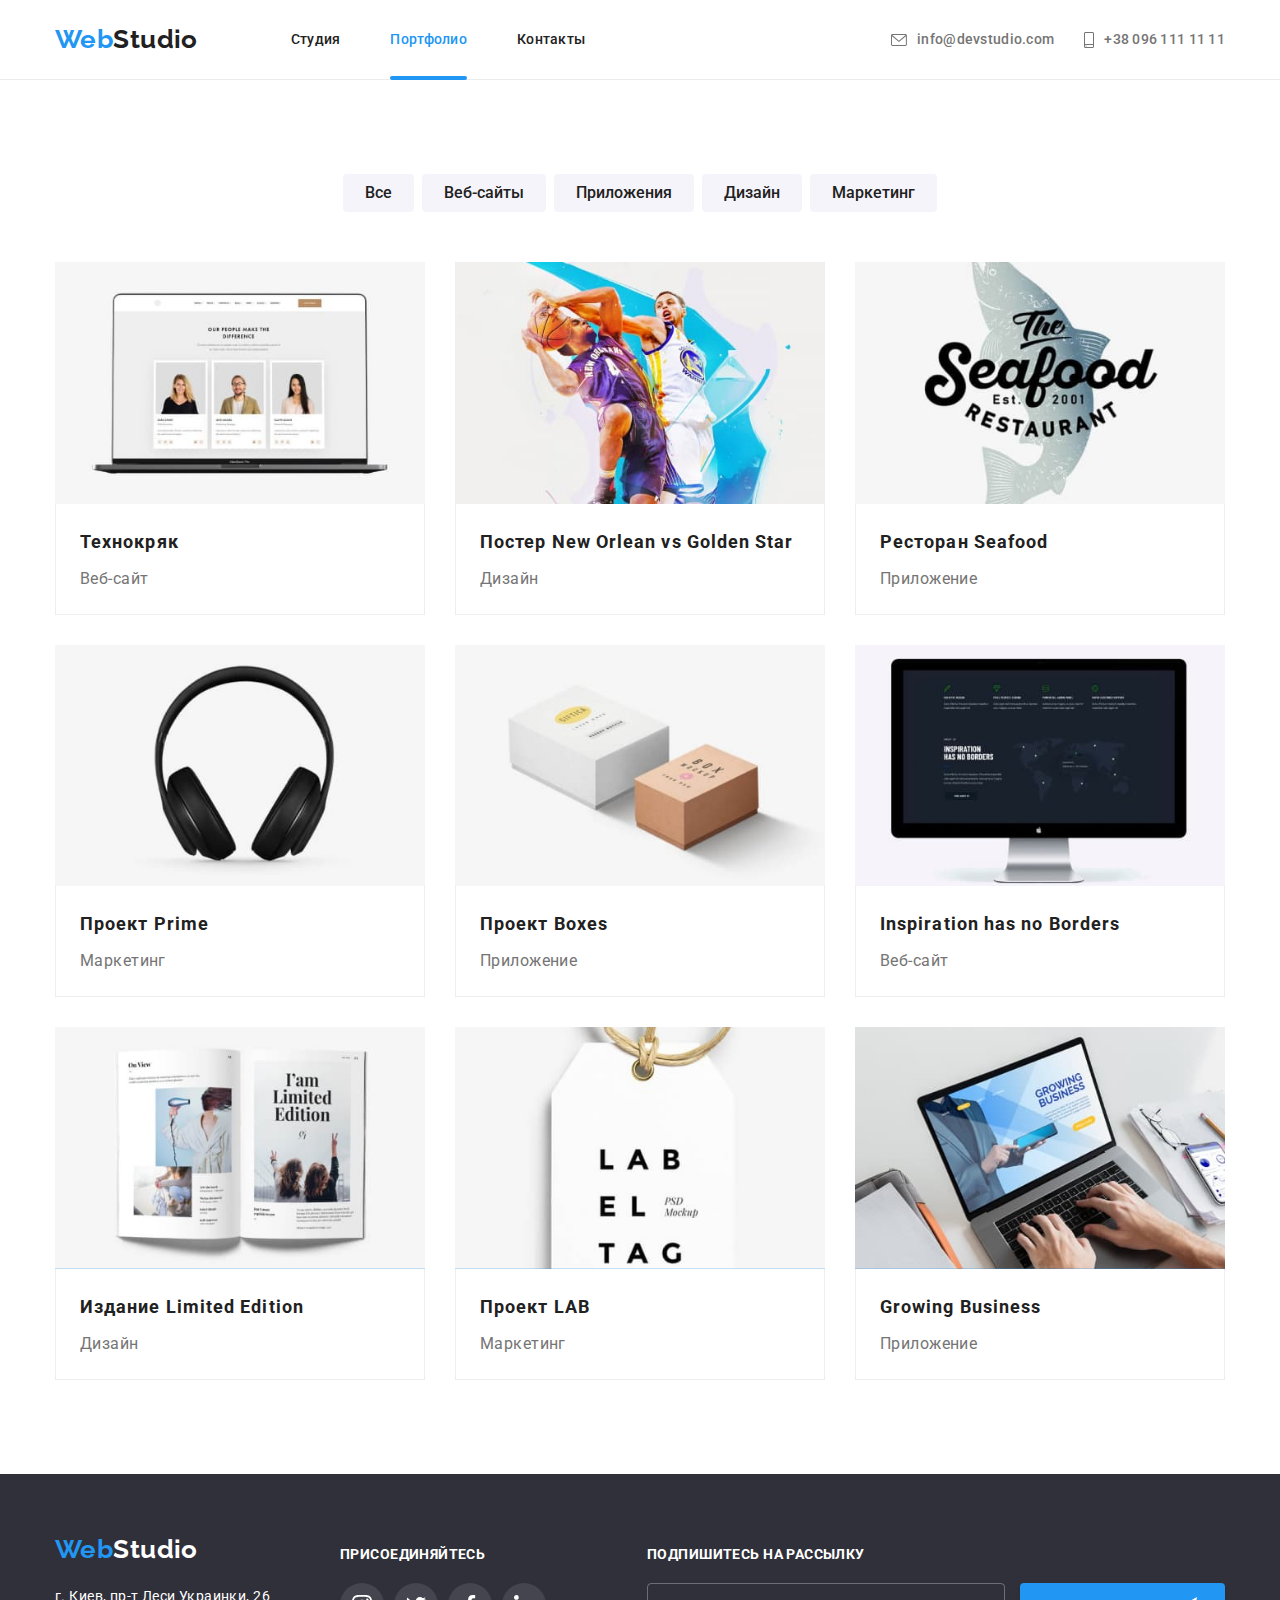
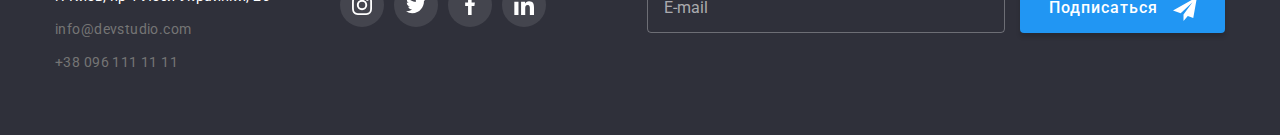
==== commit 5de85c5f: "all but social links in mobile menu" ====
--- a/portfolio.html
+++ b/portfolio.html
@@ -14,9 +14,8 @@
 <body>
     <header class="header">
         <div class="container header__container">
-            <nav class="nav">
-                <!--page-nav-->
-                <a class="logo" href="./index.html"><span class="logo_highlight">Web</span>Studio</a>
+            <a class="logo" href="./index.html"><span class="logo_highlight">Web</span>Studio</a>
+            <nav class="nav" data-menu>
                 <ul class="list nav__list">
                     <li class="nav__item">
                         <a class="highlight-link nav__link" href="./index.html">Студия</a>
@@ -28,19 +27,27 @@
                         <a class="highlight-link nav__link" href="">Контакты</a>
                     </li>
                 </ul>
+                <div class="header-contact">
+                    <a class="highlight-link header-contact__link" href="mailto:info@devstudio.com">
+                        <svg class="header-contact__icon" width="16" height="12">
+                            <use href="./images/icons.svg#icon-envelope"></use>
+                        </svg>
+                        <span>info@devstudio.com</span>
+                    </a>
+                    <a class="highlight-link header-contact__link" href="tel:+380961111111">
+                        <svg class="header-contact__icon" width="10" height="16">
+                            <use href="./images/icons.svg#icon-smartphone"></use>
+                        </svg>
+                        <span>+38 096 111 11 11</span>
+                    </a>
+                </div>
             </nav>
-            <a class="highlight-link header-contact__link" href="mailto:info@devstudio.com">
-                <svg class="header-contact__icon" width="16" height="12">
-                    <use href="./images/icons.svg#icon-envelope"></use>
+            <button type="button" class="menu-button" data-menu-button>
+                <svg width="40" height="40">
+                    <use class="menu-button__svg" data-menu href="./images/icons.svg#icon-close"></use>
+                    <use class="menu-button__svg is-open" data-menu href="./images/icons.svg#icon-burger"></use>
                 </svg>
-                <span>info@devstudio.com</span>
-            </a>
-            <a class="highlight-link header-contact__link" href="tel:+380961111111">
-                <svg class="header-contact__icon" width="10" height="16">
-                    <use href="./images/icons.svg#icon-smartphone"></use>
-                </svg>
-                <span>+38 096 111 11 11</span>
-            </a>
+            </button>
         </div>
     </header>
     <main>
@@ -67,7 +74,8 @@
                     <li class="gallery__elem">
                         <a class="card" href="">
                             <div class="card__screen">
-                                <img src="./images/img1.jpg" alt="Веб-сайт Технокряк"><!-- width=370 -->
+                                <img srcset="./images/img1.jpg 1x, ./images/img1.jpg 2x"
+                                     src="./images/img1.jpg" alt="Веб-сайт Технокряк">
                                 <p class="card__overlay">
                                     Технокряк это современная площадка распространения коронавируса.
                                     Компании используют эту платформу для цифрового
@@ -83,7 +91,8 @@
                     <li class="gallery__elem">
                         <a class="card" href="">
                             <div class="card__screen">
-                                <img src="./images/img2.jpg" alt="Дизайн постера New Orlean vs Golden Star"><!-- width=370 -->
+                                <img srcset="./images/img2.jpg 1x, ./images/img2.jpg 2x"
+                                     src="./images/img2.jpg" alt="Дизайн постера New Orlean vs Golden Star">
                                 <p class="card__overlay">
                                    Технокряк это современная площадка распространения коронавируса.
                                    Компании используют эту платформу для цифрового
@@ -99,7 +108,8 @@
                     <li class="gallery__elem">
                         <a class="card" href="">
                             <div class="card__screen">
-                                <img src="./images/img3.jpg" alt="Приложение Ресторан Seafood"><!-- width=370 -->
+                                <img srcset="./images/img3.jpg 1x, ./images/img3.jpg 2x"
+                                     src="./images/img3.jpg" alt="Приложение Ресторан Seafood">
                                 <p class="card__overlay">
                                    Технокряк это современная площадка распространения коронавируса.
                                    Компании используют эту платформу для цифрового
@@ -115,7 +125,8 @@
                     <li class="gallery__elem">
                         <a class="card" href="">
                             <div class="card__screen">
-                                <img src="./images/img4.jpg" alt="Маркетинг проекта Prime"><!-- width=370 -->
+                                <img srcset="./images/img4.jpg 1x, ./images/img4.jpg 2x"
+                                     src="./images/img4.jpg" alt="Маркетинг проекта Prime">
                                 <p class="card__overlay">
                                    Технокряк это современная площадка распространения коронавируса.
                                    Компании используют эту платформу для цифрового
@@ -131,7 +142,8 @@
                     <li class="gallery__elem">
                         <a class="card" href="">
                             <div class="card__screen">
-                                <img src="./images/img5.jpg" alt="Приложение Проект Boxes"><!-- width=370 -->
+                                <img srcset="./images/img5.jpg 1x, ./images/img5.jpg 2x"
+                                     src="./images/img5.jpg" alt="Приложение Проект Boxes">
                                 <p class="card__overlay">
                                    Технокряк это современная площадка распространения коронавируса.
                                    Компании используют эту платформу для цифрового
@@ -147,7 +159,8 @@
                     <li class="gallery__elem">
                         <a class="card" href="">
                             <div class="card__screen">
-                                <img src="./images/img6.jpg" alt="Веб-сайт Inspiration has no Borders"><!-- width=370 -->
+                                <img srcset="./images/img6.jpg 1x, ./images/img6.jpg 2x"
+                                     src="./images/img6.jpg" alt="Веб-сайт Inspiration has no Borders">
                                 <p class="card__overlay">
                                    Технокряк это современная площадка распространения коронавируса.
                                    Компании используют эту платформу для цифрового
@@ -163,7 +176,8 @@
                     <li class="gallery__elem">
                         <a class="card" href="">
                             <div class="card__screen">
-                                <img src="./images/img7.jpg" alt="Дизайн издания Limited Edition"><!-- width=370 -->
+                                <img srcset="./images/img7.jpg 1x, ./images/img7.jpg 2x"
+                                     src="./images/img7.jpg" alt="Дизайн издания Limited Edition">
                                 <p class="card__overlay">
                                    Технокряк это современная площадка распространения коронавируса.
                                    Компании используют эту платформу для цифрового
@@ -179,7 +193,8 @@
                     <li class="gallery__elem">
                         <a class="card" href="">
                             <div class="card__screen">
-                                <img src="./images/img8.jpg" alt="Маркетинг проекта LAB"><!-- width=370 -->
+                                <img srcset="./images/img8.jpg 1x, ./images/img8.jpg 2x"
+                                     src="./images/img8.jpg" alt="Маркетинг проекта LAB">
                                 <p class="card__overlay">
                                    Технокряк это современная площадка распространения коронавируса.
                                    Компании используют эту платформу для цифрового
@@ -195,7 +210,8 @@
                     <li class="gallery__elem">
                         <a class="card" href="">
                             <div class="card__screen">
-                                <img src="./images/img9.jpg" alt="Приложение Growing Business"><!-- width=370 -->
+                                <img srcset="./images/img9.jpg 1x, ./images/img9.jpg 2x"
+                                     src="./images/img9.jpg" alt="Приложение Growing Business">
                                 <p class="card__overlay">
                                    Технокряк это современная площадка распространения коронавируса.
                                    Компании используют эту платформу для цифрового
@@ -274,5 +290,6 @@
             </div>
         </div>
     </footer>
+    <script src="./js/mobile-menu.js"></script>
 </body>
 </html>--- a/css/main.min.css
+++ b/css/main.min.css
@@ -1,2 +1,2 @@
-h1,h2,h3,h4,h5,h6,p{margin-top:0;margin-bottom:0}.visually-hidden{position:absolute !important;clip:rect(1px 1px 1px 1px);clip:rect(1px, 1px, 1px, 1px);padding:0 !important;border:0 !important;height:1px !important;width:1px !important;overflow:hidden}body{font-family:"Roboto", sans-serif;font-size:14px;line-height:1.172;letter-spacing:0.03em;color:#212121;background:#e5e5e5}img{display:block;width:100%;height:auto}.container,.section,.hero{min-width:320px;width:100%}.container{margin-left:auto;margin-right:auto;padding-left:15px;padding-right:15px}@media (min-width: 480px){.container{width:480px}}@media (min-width: 768px){.container{width:768px}}@media (min-width: 1200px){.container{width:1200px}}@media (max-width: 1199px){.hide-on-mob{display:none}}.footer__container,.header__container,.header-contact__link,.modal-overlay,.agreement,.agreement__label,.list,.nav{display:flex}@media (max-width: 767px){.footer__container{flex-direction:column;align-items:center}}.header__container,.header-contact__link,.modal-overlay,.agreement,.agreement__label{align-items:center}.list{list-style:none;padding-left:0;margin-top:0;margin-bottom:0}.list_spaced{justify-content:space-between;flex-wrap:wrap}.section{background-color:#fff;padding-top:60px;padding-bottom:30px}@media (max-width: 1199px){.section_full-bottom{padding-bottom:60px}}@media (min-width: 1200px){.section{padding-top:94px;padding-bottom:94px}.section_no-bottom{padding-bottom:0}}.section_gray{background-color:#f5f4fa}.std-title{font-size:36px;line-height:1.167;text-align:center;margin:0 0 50px 0}.highlight-link{text-decoration:none;transition:color 250ms cubic-bezier(0.4, 0, 0.2, 1)}.highlight-link:hover,.highlight-link:focus{color:#2196f3}.button,.secondary-button{font-family:"Roboto", sans-serif;font-weight:500;font-size:16px;border:none;border-radius:4px}.button{display:block;margin-left:auto;margin-right:auto;line-height:1.875em;padding:10px 32px;box-shadow:0px 4px 4px rgba(0,0,0,0.15);letter-spacing:0.06em;transition-property:color,background-color;transition-duration:250ms;transition-timing-function:cubic-bezier(0.4, 0, 0.2, 1)}.secondary-button{line-height:1.625em;padding:6px 22px;transition-property:color,background-color,box-shadow;transition-duration:250ms;transition-timing-function:cubic-bezier(0.4, 0, 0.2, 1)}.button,.secondary-button:hover,.secondary-button:focus{color:#fff;background-color:#2196f3}.button:hover,.button:focus,.secondary-button{color:#212121;background-color:#f5f4fa}.secondary-button:hover,.secondary-button:focus{box-shadow:0px 3px 1px rgba(0,0,0,0.1),0px 1px 2px rgba(0,0,0,0.08),0px 2px 2px rgba(0,0,0,0.12)}.logo{display:block;font-family:"Raleway", sans-serif;font-weight:700;font-size:26px;text-decoration:none;color:#212121}.logo_highlight{color:#2196f3}.header{background-color:#fff;height:80px;border:1px #ececec;border-style:none none solid none}.header__container{height:100%}.nav{flex-grow:1}@media (max-width: 767px){.nav{position:fixed;top:0;bottom:0;left:0;right:0;padding:48px 40px;flex-direction:column;justify-content:space-between}}@media (max-width: 767px){.nav__list{flex-direction:column}}@media (min-width: 768px){.nav__list{align-items:center;margin-left:88px}}@media (min-width: 1200px){.nav__list{margin-left:93px}}@media (max-width: 767px){.nav__item:not(:first-child){margin-top:32px}}@media (min-width: 768px){.nav__item:not(:first-child){margin-left:50px}}.nav__link{font-weight:500;letter-spacing:0.02em;color:#212121}@media (max-width: 768px){.nav__link{font-size:40px}}.nav__link_current{position:relative;color:#2196f3;display:block}@media (min-width: 768px){.nav__link_current::after{position:absolute;bottom:-32px;display:block;content:"";background-color:#2196f3;width:100%;height:4px;border-radius:2px}}.header-contact{display:flex;flex-direction:column-reverse}@media (min-width: 768px){.header-contact{flex-direction:column;margin-left:auto}}@media (min-width: 1200px){.header-contact{flex-direction:row}}.header-contact__icon{display:none;margin-right:10px;fill:currentColor}@media (min-width: 768px){.header-contact__icon{display:block}}.header-contact__link{font-weight:500;letter-spacing:0.02em;color:#757575}@media (min-width: 768px) and (max-width: 1199px){.header-contact__link{font-size:12px}}@media (max-width: 767px){.header-contact__link:first-child{font-size:24px}}@media (min-width: 768px) and (max-width: 1199px){.header-contact__link:first-child{margin-bottom:10px}}@media (min-width: 1200px){.header-contact__link:first-child{margin-right:30px}}@media (max-width: 767px){.header-contact__link:last-child{font-size:34px;color:#2196f3;margin-bottom:32px}}.social-links{justify-content:center}.social-links__item:not(:first-child){margin-left:10px}.social-links__link{display:block;padding:12px;border-radius:50%;fill:#afb1b8;transition-property:background-color,fill;transition-duration:250ms;transition-timing-function:cubic-bezier(0.4, 0, 0.2, 1)}.social-links__link:hover,.social-links__link:focus{background-color:#2196f3;fill:#fff}.social-links__icon{display:block;width:20px;height:20px}.social-links__link_dark{background:rgba(255,255,255,0.1);fill:#fff}.hero{background-image:linear-gradient(rgba(47,48,58,0.4), rgba(47,48,58,0.4)),url("../images/background.jpg");background-position-x:center;background-repeat:no-repeat;background-size:cover;background-color:#c4c4c4;text-align:center;padding-top:200px;padding-bottom:200px;max-width:1600px;margin-left:auto;margin-right:auto}.hero__motto{font-size:44px;font-weight:900;color:#fff;line-height:1.36em;letter-spacing:0.06em;text-transform:uppercase;margin-left:auto;margin-right:auto;margin-bottom:30px;max-width:696px}.quality{width:calc((100% - 0px) / 1)}@media (max-width: 1199px){.quality{margin-bottom:30px}}@media (min-width: 768px){.quality{width:calc((100% - 30px) / 2)}}@media (min-width: 1200px){.quality{width:calc((100% - 90px) / 4)}}.quality__icon{display:flex;align-items:center;justify-content:center;height:120px;margin-bottom:30px;background-color:#f5f4fa;border-radius:4px;text-align:center}.quality__name{font-size:14px;font-weight:700;line-height:1.167;text-transform:uppercase;margin-bottom:10px}@media (max-width: 767px){.quality__name{text-align:center}}.quality__explanation{color:#757575;line-height:1.714em}.what-we-do{position:relative}.what-we-do__text{position:absolute;bottom:0;left:0;right:0;height:70px;display:flex;justify-content:center;align-items:center;font-size:14px;line-height:1.143;text-align:center;letter-spacing:0.03em;color:#fff;background-color:rgba(47,48,58,0.8);text-transform:uppercase}.team-member{width:calc((100% - 0px) / 1);background-color:#fff;padding-bottom:30px;box-shadow:0px 1px 3px rgba(0,0,0,0.12),0px 1px 1px rgba(0,0,0,0.14),0px 2px 1px rgba(0,0,0,0.2);border-radius:0px 0px 4px 4px;text-align:center}@media (max-width: 1199px){.team-member{margin-bottom:30px}}@media (min-width: 768px){.team-member{width:calc((100% - 30px) / 2)}}@media (min-width: 1200px){.team-member{width:calc((100% - 90px) / 4)}}.team-member__name{font-size:16px;margin-top:30px}.team-member__job{font-size:16px;color:#757575;margin-top:10px;margin-bottom:16px}.client{width:calc((100% - 30px) / 2)}@media (max-width: 1199px){.client{margin-bottom:30px}}@media (min-width: 768px){.client{width:calc((100% - 60px) / 3)}}@media (min-width: 1200px){.client{width:calc((100% - 150px) / 6)}}.client__link{display:flex;align-items:center;justify-content:center;width:100%;height:92px;border:1px solid #afb1b8;border-radius:4px;fill:#afb1b8;transition-property:border-color,fill;transition-duration:250ms;transition-timing-function:cubic-bezier(0.4, 0, 0.2, 1)}.client__link:hover,.client__link:focus{border-color:#2196f3;fill:#2196f3}.client__icon{width:106px;height:60px}.filters{flex-wrap:wrap}@media (min-width: 768px){.filters{justify-content:center}}@media (max-width: 767px){.filters{margin-bottom:-5px}}@media (min-width: 1200px){.filters{margin-bottom:20px}}.filters__elem{display:block;margin:0}.filters__elem:not(:last-child){margin-right:8px}@media (max-width: 767px){.filters__elem{margin-bottom:15px}}.gallery__elem{margin-top:30px;width:calc((100% - 0px) / 1)}@media (min-width: 768px){.gallery__elem{width:calc((100% - 30px) / 2)}}@media (min-width: 1200px){.gallery__elem{width:calc((100% - 60px) / 3)}}.card{display:flex;flex-direction:column;height:100%;color:unset;text-decoration:none;transition:box-shadow 250ms cubic-bezier(0.4, 0, 0.2, 1)}.card:hover,.card:focus{box-shadow:0px 1px 1px rgba(0,0,0,0.12),0px 4px 4px rgba(0,0,0,0.06),1px 4px 6px rgba(0,0,0,0.16)}.card__screen{position:relative;overflow:hidden}.card__overlay{position:absolute;top:0;left:0;right:0;height:100%;display:flex;align-items:center;padding-left:24px;padding-right:24px;font-size:18px;line-height:1.556;letter-spacing:0.03em;color:#fff;background-color:rgba(33,150,243,0.9);transform:translateY(100%);transition:transform 250ms cubic-bezier(0.4, 0, 0.2, 1)}.card:hover .card__overlay,.card:focus .card__overlay{transform:translateY(0)}.card__text{flex-grow:1;padding:20px 24px;border:1px solid #eeeeee;border-top:none}.card__title{font-size:18px;line-height:2em;letter-spacing:0.06em;margin-bottom:4px}.card__description{font-size:16px;line-height:1.875em;color:#757575}.footer{background-color:#2f303a;padding-top:60px;padding-bottom:60px}.footer__container{justify-content:center;flex-wrap:wrap}@media (max-width: 1199px){.footer__container{text-align:center}}.footer__logo{color:#fff;margin-bottom:20px}.footer__address{font-style:normal}.footer__contact{color:#fff;margin-top:9px;line-height:1.714}.footer-contact__link{color:#757575}.footer__title{color:#fff;font-size:14px;font-weight:700;line-height:1.17;text-transform:uppercase;margin-top:12px;margin-bottom:20px}@media (max-width: 767px){.footer__social{margin-top:60px}}@media (min-width: 768px){.footer__social{margin-left:auto}}@media (min-width: 1200px){.footer__social{margin-left:70px}}@media (max-width: 1199px){.footer__subscription{margin-top:60px;width:100%}}@media (min-width: 1200px){.footer__subscription{margin-left:auto}}.subscribe__input{width:100%;height:50px;padding-left:16px;background:none;font-size:16px;line-height:1.25;color:#fff;border:1px solid rgba(255,255,255,0.3);border-radius:4px}@media (min-width: 768px){.subscribe__input{width:450px}}@media (min-width: 1200px){.subscribe__input{width:358px;margin-right:12px}}.subscribe__input::placeholder{color:rgba(255,255,255,0.6)}.subscribe__icon{width:24px;height:24px;display:inline-block;vertical-align:middle;margin-left:10px;fill:#fff;transition:fill 250ms cubic-bezier(0.4, 0, 0.2, 1)}.subscribe__button:hover .subscribe__icon,.subscribe__button:focus .subscribe__icon{fill:#212121}.subscribe__button{padding-left:29px;padding-right:28px}@media (max-width: 1199px){.subscribe__button{margin-top:20px}}@media (min-width: 1200px){.subscribe__button{display:inline-block}}.modal-overlay{position:fixed;top:0;bottom:0;left:0;right:0;background-color:rgba(0,0,0,0.2);overflow:auto;opacity:1;transition:opacity 250ms cubic-bezier(0.4, 0, 0.2, 1)}.is-hidden{visibility:hidden;opacity:0;pointer-events:none}.modal-window{position:relative;min-width:450px;width:450px;margin:auto;padding:40px 39px 40px 41px;background-color:#fff;box-shadow:0px 1px 3px rgba(0,0,0,0.12),0px 1px 1px rgba(0,0,0,0.14),0px 2px 1px rgba(0,0,0,0.2);border-radius:4px;transition:transform 250ms cubic-bezier(0.4, 0, 0.2, 1)}@media (min-width: 1200px){.modal-window{width:528px}}.is-hidden .modal-window{transform:scale(0.5)}.close-button{position:absolute;right:8px;top:8px;width:30px;height:30px;padding:0;display:flex;align-items:center;justify-content:center;background:none;border:1px solid rgba(0,0,0,0.1);border-radius:50%;box-shadow:none;transition:fill 250ms cubic-bezier(0.4, 0, 0.2, 1)}.close-button:hover,.close-button:focus{fill:#2196f3}.modal-title{font-size:20px;line-height:1.5;text-align:center;letter-spacing:0.03em;color:#212121;margin-bottom:12px}@media (min-width: 1200px){.modal-title{line-height:1.15}}.form-label{display:block;margin-bottom:10px;font-size:12px;line-height:1.167;letter-spacing:0.01em;color:#757575}.modal-text-box{position:relative;display:block;margin-top:4px}.modal-text-box__field{width:100%;height:40px;padding-left:42px;border:1px solid rgba(33,33,33,0.2);border-radius:4px;transition:border-color 250ms cubic-bezier(0.4, 0, 0.2, 1)}.modal-text-box__field:focus{outline:none;border-color:#2196f3}.modal-text-box__icon{position:absolute;top:50%;transform:translateY(-50%);left:12px;width:18px;height:18px;fill:#212121;transition:fill 250ms cubic-bezier(0.4, 0, 0.2, 1)}.modal-text-box:focus+.modal-text-box__icon{fill:#2196f3}.textarea-comment{width:100%;height:120px;margin-top:4px;padding:12px 16px;resize:none;border:1px solid rgba(33,33,33,0.2);border-radius:4px;transition:border-color 250ms cubic-bezier(0.4, 0, 0.2, 1)}.textarea-comment::placeholder{color:rgba(117,117,117,0.5)}.textarea-comment:focus{outline:none;border-color:#2196f3}.agreement{margin-top:20px;margin-bottom:30px;line-height:1.714;color:#757575}@media (max-width: 1199px){.agreement{font-size:12px}}@media (min-width: 1200px){.agreement{margin-left:13px}}.agreement__link{color:#2196f3;text-decoration:underline;text-decoration-skip-ink:none}.custom-checkbox{display:inline-block;width:16px;height:15px;padding:2px 0.5px;margin-right:7px;fill:#fff;border:2px solid #212121;border-radius:2px}.checkbox:focus+.custom-checkbox,.checkbox:checked+.custom-checkbox{border-color:#2196f3}.checkbox:checked+.custom-checkbox{background-color:#2196f3}.modal-form__button{padding-left:56px;padding-right:56px}
+h1,h2,h3,h4,h5,h6,p{margin-top:0;margin-bottom:0}.visually-hidden{position:absolute !important;clip:rect(1px 1px 1px 1px);clip:rect(1px, 1px, 1px, 1px);padding:0 !important;border:0 !important;height:1px !important;width:1px !important;overflow:hidden}body{font-family:"Roboto", sans-serif;font-size:14px;line-height:1.172;letter-spacing:0.03em;color:#212121;background:#e5e5e5}img{display:block;width:100%;height:auto}.container,.section,.hero{min-width:320px;width:100%}.container{margin-left:auto;margin-right:auto;padding-left:15px;padding-right:15px}@media (min-width: 480px){.container{width:480px}}@media (min-width: 768px){.container{width:768px}}@media (min-width: 1200px){.container{width:1200px}}@media (max-width: 1199px){.hide-on-mob{display:none}}.footer__container,.header__container,.header-contact__link,.modal-overlay,.agreement,.agreement__label,.list,.nav{display:flex}@media (max-width: 767px){.footer__container{flex-direction:column;align-items:center}}.header__container,.header-contact__link,.modal-overlay,.agreement,.agreement__label{align-items:center}.list{list-style:none;padding-left:0;margin-top:0;margin-bottom:0}.list_spaced{justify-content:space-between;flex-wrap:wrap}.section{background-color:#fff;padding-top:60px;padding-bottom:30px}@media (max-width: 1199px){.section_full-bottom{padding-bottom:60px}}@media (min-width: 1200px){.section{padding-top:94px;padding-bottom:94px}.section_no-bottom{padding-bottom:0}}.section_gray{background-color:#f5f4fa}.std-title{font-size:28px;margin-bottom:30px;line-height:1.172;text-align:center}@media (min-width: 1200px){.std-title{font-size:36px;margin-bottom:50px}}.highlight-link{text-decoration:none;transition:color 250ms cubic-bezier(0.4, 0, 0.2, 1)}.highlight-link:hover,.highlight-link:focus{color:#2196f3}.button,.secondary-button{font-family:"Roboto", sans-serif;font-weight:500;font-size:16px;border:none;border-radius:4px}.button{display:block;margin-left:auto;margin-right:auto;line-height:1.875em;padding:10px 32px;box-shadow:0px 4px 4px rgba(0,0,0,0.15);letter-spacing:0.06em;transition-property:color,background-color;transition-duration:250ms;transition-timing-function:cubic-bezier(0.4, 0, 0.2, 1)}.secondary-button{line-height:1.625em;padding:6px 22px;transition-property:color,background-color,box-shadow;transition-duration:250ms;transition-timing-function:cubic-bezier(0.4, 0, 0.2, 1)}.button,.secondary-button:hover,.secondary-button:focus{color:#fff;background-color:#2196f3}.button:hover,.button:focus,.secondary-button{color:#212121;background-color:#f5f4fa}.secondary-button:hover,.secondary-button:focus{box-shadow:0px 3px 1px rgba(0,0,0,0.1),0px 1px 2px rgba(0,0,0,0.08),0px 2px 2px rgba(0,0,0,0.12)}.logo{display:block;font-family:"Raleway", sans-serif;font-weight:700;font-size:26px;text-decoration:none;color:#212121}.logo_highlight{color:#2196f3}.header{background-color:#fff;height:60px;border:1px #ececec;border-style:none none solid none}@media (min-width: 768px){.header{height:80px}}.header__container{position:relative;height:100%}.nav{flex-grow:1}@media (max-width: 767px){.nav{display:none;position:absolute;z-index:100;top:0;left:0;right:0;height:796px;padding:48px 40px;flex-direction:column;justify-content:space-between;background-color:#fff}}.nav.is-open{display:flex}@media (max-width: 767px){.nav__list{flex-direction:column}}@media (min-width: 768px){.nav__list{align-items:center;margin-left:88px}}@media (min-width: 1200px){.nav__list{margin-left:93px}}@media (max-width: 767px){.nav__item:not(:first-child){margin-top:32px}}@media (min-width: 768px){.nav__item:not(:first-child){margin-left:50px}}.nav__link{font-weight:500;letter-spacing:0.02em;color:#212121}@media (max-width: 768px){.nav__link{font-size:40px}}.nav__link_current{position:relative;color:#2196f3;display:block}@media (min-width: 768px){.nav__link_current::after{position:absolute;bottom:-32px;display:block;content:"";background-color:#2196f3;width:100%;height:4px;border-radius:2px}}.header-contact{display:flex;flex-direction:column-reverse}@media (min-width: 768px){.header-contact{flex-direction:column;margin-left:auto}}@media (min-width: 1200px){.header-contact{flex-direction:row}}.header-contact__icon{display:none;margin-right:10px;fill:currentColor}@media (min-width: 768px){.header-contact__icon{display:block}}.header-contact__link{font-weight:500;letter-spacing:0.02em;color:#757575}@media (min-width: 768px) and (max-width: 1199px){.header-contact__link{font-size:12px}}@media (max-width: 767px){.header-contact__link:first-child{font-size:24px}}@media (min-width: 768px) and (max-width: 1199px){.header-contact__link:first-child{margin-bottom:10px}}@media (min-width: 1200px){.header-contact__link:first-child{margin-right:30px}}@media (max-width: 767px){.header-contact__link:last-child{font-size:34px;color:#2196f3;margin-bottom:32px}}.menu-button{position:absolute;z-index:101;right:15px;top:10px;width:40px;height:40px;padding:0;display:flex;align-items:center;justify-content:center;background:none;border:none;box-shadow:none;transition:fill 250ms cubic-bezier(0.4, 0, 0.2, 1)}.menu-button:hover,.menu-button:focus{fill:#2196f3}@media (min-width: 768px){.menu-button{display:none}}.menu-button__svg{display:none}.menu-button__svg.is-open{display:block}.social-links{justify-content:center}.social-links__item:not(:first-child){margin-left:10px}.social-links__link{display:block;padding:12px;border-radius:50%;fill:#afb1b8;transition-property:background-color,fill;transition-duration:250ms;transition-timing-function:cubic-bezier(0.4, 0, 0.2, 1)}.social-links__link:hover,.social-links__link:focus{background-color:#2196f3;fill:#fff}.social-links__icon{display:block;width:20px;height:20px}.social-links__link_dark{background:rgba(255,255,255,0.1);fill:#fff}.hero{background-image:linear-gradient(rgba(47,48,58,0.4), rgba(47,48,58,0.4)),url("../images/background-mobile.jpg");background-position-x:center;background-repeat:no-repeat;background-size:cover;background-color:#c4c4c4;text-align:center;padding-top:200px;padding-bottom:200px;max-width:1600px;margin-left:auto;margin-right:auto}@media (min-width: 768px){.hero{background-image:linear-gradient(rgba(47,48,58,0.4), rgba(47,48,58,0.4)),url("../images/background-tablet.jpg")}}@media (min-width: 1200px){.hero{background-image:linear-gradient(rgba(47,48,58,0.4), rgba(47,48,58,0.4)),url("../images/background-pc.jpg")}}@media (min-device-pixel-ratio: 2), (-webkit-min-device-pixel-ratio: 2), (-moz-min-device-pixel-ratio: 2){.hero{background-image:linear-gradient(rgba(47,48,58,0.4), rgba(47,48,58,0.4)),url("../images/background-mobile@2x.jpg")}}@media (min-device-pixel-ratio: 2) and (min-width: 768px), (-webkit-min-device-pixel-ratio: 2) and (min-width: 768px), (-moz-min-device-pixel-ratio: 2) and (min-width: 768px){.hero{background-image:linear-gradient(rgba(47,48,58,0.4), rgba(47,48,58,0.4)),url("../images/background-tablet@2x.jpg")}}@media (min-device-pixel-ratio: 2) and (min-width: 1200px), (-webkit-min-device-pixel-ratio: 2) and (min-width: 1200px), (-moz-min-device-pixel-ratio: 2) and (min-width: 1200px){.hero{background-image:linear-gradient(rgba(47,48,58,0.4), rgba(47,48,58,0.4)),url("../images/background-pc@2x.jpg")}}.hero__motto{color:#fff;font-weight:900;letter-spacing:0.06em;text-transform:uppercase;margin-left:auto;margin-right:auto;margin-bottom:30px;font-size:26px;line-height:1.615em;max-width:360px}@media (min-width: 1200px){.hero__motto{font-size:44px;line-height:1.364em;max-width:696px}}.quality{width:calc((100% - 0px) / 1)}@media (max-width: 1199px){.quality{margin-bottom:30px}}@media (min-width: 768px){.quality{width:calc((100% - 30px) / 2)}}@media (min-width: 1200px){.quality{width:calc((100% - 90px) / 4)}}.quality__icon{display:flex;align-items:center;justify-content:center;height:120px;margin-bottom:30px;background-color:#f5f4fa;border-radius:4px;text-align:center}.quality__name{font-size:14px;font-weight:700;line-height:1.167;text-transform:uppercase;margin-bottom:10px}@media (max-width: 767px){.quality__name{text-align:center}}.quality__explanation{color:#757575;line-height:1.714em}.what-we-do{position:relative}.what-we-do__text{position:absolute;bottom:0;left:0;right:0;height:70px;display:flex;justify-content:center;align-items:center;font-size:14px;line-height:1.143;text-align:center;letter-spacing:0.03em;color:#fff;background-color:rgba(47,48,58,0.8);text-transform:uppercase}.team-member{width:calc((100% - 0px) / 1);background-color:#fff;padding-bottom:30px;box-shadow:0px 1px 3px rgba(0,0,0,0.12),0px 1px 1px rgba(0,0,0,0.14),0px 2px 1px rgba(0,0,0,0.2);border-radius:0px 0px 4px 4px;text-align:center}@media (max-width: 1199px){.team-member{margin-bottom:30px}}@media (min-width: 768px){.team-member{width:calc((100% - 30px) / 2)}}@media (min-width: 1200px){.team-member{width:calc((100% - 90px) / 4)}}.team-member__name{font-size:16px;margin-top:30px}.team-member__job{font-size:16px;color:#757575;margin-top:10px;margin-bottom:16px}.client{width:calc((100% - 30px) / 2)}@media (max-width: 1199px){.client{margin-bottom:30px}}@media (min-width: 768px){.client{width:calc((100% - 60px) / 3)}}@media (min-width: 1200px){.client{width:calc((100% - 150px) / 6)}}.client__link{display:flex;align-items:center;justify-content:center;width:100%;height:92px;border:1px solid #afb1b8;border-radius:4px;fill:#afb1b8;transition-property:border-color,fill;transition-duration:250ms;transition-timing-function:cubic-bezier(0.4, 0, 0.2, 1)}.client__link:hover,.client__link:focus{border-color:#2196f3;fill:#2196f3}.client__icon{width:106px;height:60px}.filters{flex-wrap:wrap}@media (min-width: 768px){.filters{justify-content:center}}@media (max-width: 767px){.filters{margin-bottom:-5px}}@media (min-width: 1200px){.filters{margin-bottom:20px}}.filters__elem{display:block;margin:0}.filters__elem:not(:last-child){margin-right:8px}@media (max-width: 767px){.filters__elem{margin-bottom:15px}}.gallery__elem{margin-top:30px;width:calc((100% - 0px) / 1)}@media (min-width: 768px){.gallery__elem{width:calc((100% - 30px) / 2)}}@media (min-width: 1200px){.gallery__elem{width:calc((100% - 60px) / 3)}}.card{display:flex;flex-direction:column;height:100%;color:unset;text-decoration:none;transition:box-shadow 250ms cubic-bezier(0.4, 0, 0.2, 1)}.card:hover,.card:focus{box-shadow:0px 1px 1px rgba(0,0,0,0.12),0px 4px 4px rgba(0,0,0,0.06),1px 4px 6px rgba(0,0,0,0.16)}.card__screen{position:relative;overflow:hidden}.card__overlay{position:absolute;top:0;left:0;right:0;height:100%;display:flex;align-items:center;padding-left:24px;padding-right:24px;font-size:18px;line-height:1.556;letter-spacing:0.03em;color:#fff;background-color:rgba(33,150,243,0.9);transform:translateY(100%);transition:transform 250ms cubic-bezier(0.4, 0, 0.2, 1)}.card:hover .card__overlay,.card:focus .card__overlay{transform:translateY(0)}.card__text{flex-grow:1;padding:20px 24px;border:1px solid #eeeeee;border-top:none}.card__title{font-size:18px;line-height:2em;letter-spacing:0.06em;margin-bottom:4px}.card__description{font-size:16px;line-height:1.875em;color:#757575}.footer{background-color:#2f303a;padding-top:60px;padding-bottom:60px}.footer__container{justify-content:center;flex-wrap:wrap}@media (min-width: 76px) and (max-width: 1199px){.footer__container{justify-content:space-around}}@media (max-width: 1199px){.footer__container{text-align:center}}.footer__logo{color:#fff;margin-bottom:20px}.footer__address{font-style:normal}.footer__contact{color:#fff;margin-top:9px;line-height:1.714}.footer-contact__link{color:#757575}.footer__title{color:#fff;font-size:14px;font-weight:700;line-height:1.17;text-transform:uppercase;margin-top:12px;margin-bottom:20px}@media (max-width: 767px){.footer__social{margin-top:60px}}@media (min-width: 1200px){.footer__social{margin-left:70px}}@media (max-width: 1199px){.footer__subscription{margin-top:60px;width:100%}}@media (min-width: 1200px){.footer__subscription{margin-left:auto}}.subscribe__input{width:100%;height:50px;padding-left:16px;background:none;font-size:16px;line-height:1.25;color:#fff;border:1px solid rgba(255,255,255,0.3);border-radius:4px}@media (min-width: 768px){.subscribe__input{width:450px}}@media (min-width: 1200px){.subscribe__input{width:358px;margin-right:12px}}.subscribe__input::placeholder{color:rgba(255,255,255,0.6)}.subscribe__icon{width:24px;height:24px;display:inline-block;vertical-align:middle;margin-left:10px;fill:#fff;transition:fill 250ms cubic-bezier(0.4, 0, 0.2, 1)}.subscribe__button:hover .subscribe__icon,.subscribe__button:focus .subscribe__icon{fill:#212121}.subscribe__button{padding-left:29px;padding-right:28px}@media (max-width: 1199px){.subscribe__button{margin-top:20px}}@media (min-width: 1200px){.subscribe__button{display:inline-block}}.modal-overlay{position:fixed;top:0;bottom:0;left:0;right:0;background-color:rgba(0,0,0,0.2);overflow:auto;opacity:1;transition:opacity 250ms cubic-bezier(0.4, 0, 0.2, 1)}.is-hidden{visibility:hidden;opacity:0;pointer-events:none}.modal-window{position:relative;min-width:450px;width:450px;margin:auto;padding:40px 39px 40px 41px;background-color:#fff;box-shadow:0px 1px 3px rgba(0,0,0,0.12),0px 1px 1px rgba(0,0,0,0.14),0px 2px 1px rgba(0,0,0,0.2);border-radius:4px;transition:transform 250ms cubic-bezier(0.4, 0, 0.2, 1)}@media (min-width: 1200px){.modal-window{width:528px}}.is-hidden .modal-window{transform:scale(0.5)}.close-button{position:absolute;right:8px;top:8px;width:30px;height:30px;padding:0;display:flex;align-items:center;justify-content:center;background:none;border:1px solid rgba(0,0,0,0.1);border-radius:50%;box-shadow:none;transition:fill 250ms cubic-bezier(0.4, 0, 0.2, 1)}.close-button:hover,.close-button:focus{fill:#2196f3}.modal-title{font-size:20px;line-height:1.5;text-align:center;letter-spacing:0.03em;color:#212121;margin-bottom:12px}@media (min-width: 1200px){.modal-title{line-height:1.15}}.form-label{display:block;margin-bottom:10px;font-size:12px;line-height:1.167;letter-spacing:0.01em;color:#757575}.modal-text-box{position:relative;display:block;margin-top:4px}.modal-text-box__field{width:100%;height:40px;padding-left:42px;border:1px solid rgba(33,33,33,0.2);border-radius:4px;transition:border-color 250ms cubic-bezier(0.4, 0, 0.2, 1)}.modal-text-box__field:focus{outline:none;border-color:#2196f3}.modal-text-box__icon{position:absolute;top:50%;transform:translateY(-50%);left:12px;width:18px;height:18px;fill:#212121;transition:fill 250ms cubic-bezier(0.4, 0, 0.2, 1)}.modal-text-box:focus+.modal-text-box__icon{fill:#2196f3}.textarea-comment{width:100%;height:120px;margin-top:4px;padding:12px 16px;resize:none;border:1px solid rgba(33,33,33,0.2);border-radius:4px;transition:border-color 250ms cubic-bezier(0.4, 0, 0.2, 1)}.textarea-comment::placeholder{color:rgba(117,117,117,0.5)}.textarea-comment:focus{outline:none;border-color:#2196f3}.agreement{margin-top:20px;margin-bottom:30px;line-height:1.714;color:#757575}@media (max-width: 1199px){.agreement{font-size:12px}}@media (min-width: 1200px){.agreement{margin-left:13px}}.agreement__link{color:#2196f3;text-decoration:underline;text-decoration-skip-ink:none}.custom-checkbox{display:inline-block;width:16px;height:15px;padding:2px 0.5px;margin-right:7px;fill:#fff;border:2px solid #212121;border-radius:2px}.checkbox:focus+.custom-checkbox,.checkbox:checked+.custom-checkbox{border-color:#2196f3}.checkbox:checked+.custom-checkbox{background-color:#2196f3}.modal-form__button{padding-left:56px;padding-right:56px}
 /*# sourceMappingURL=main.min.css.map */